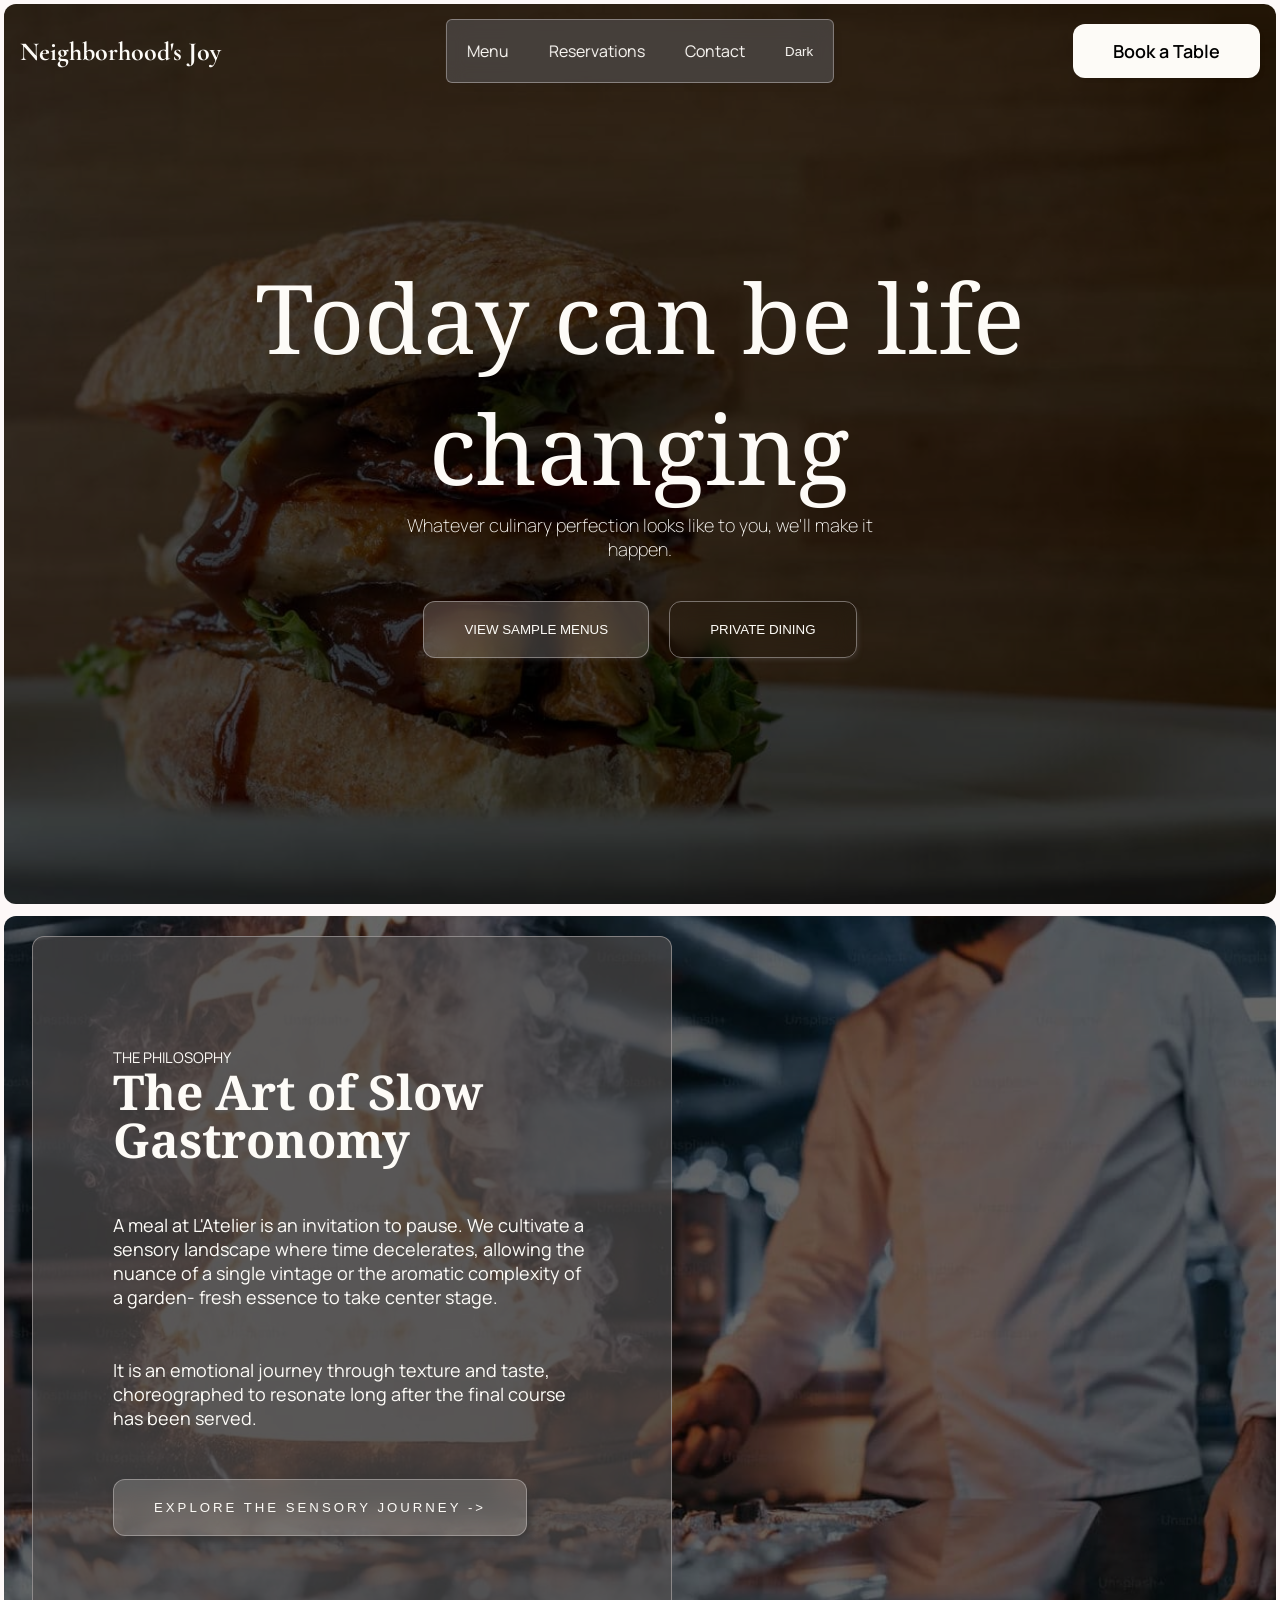
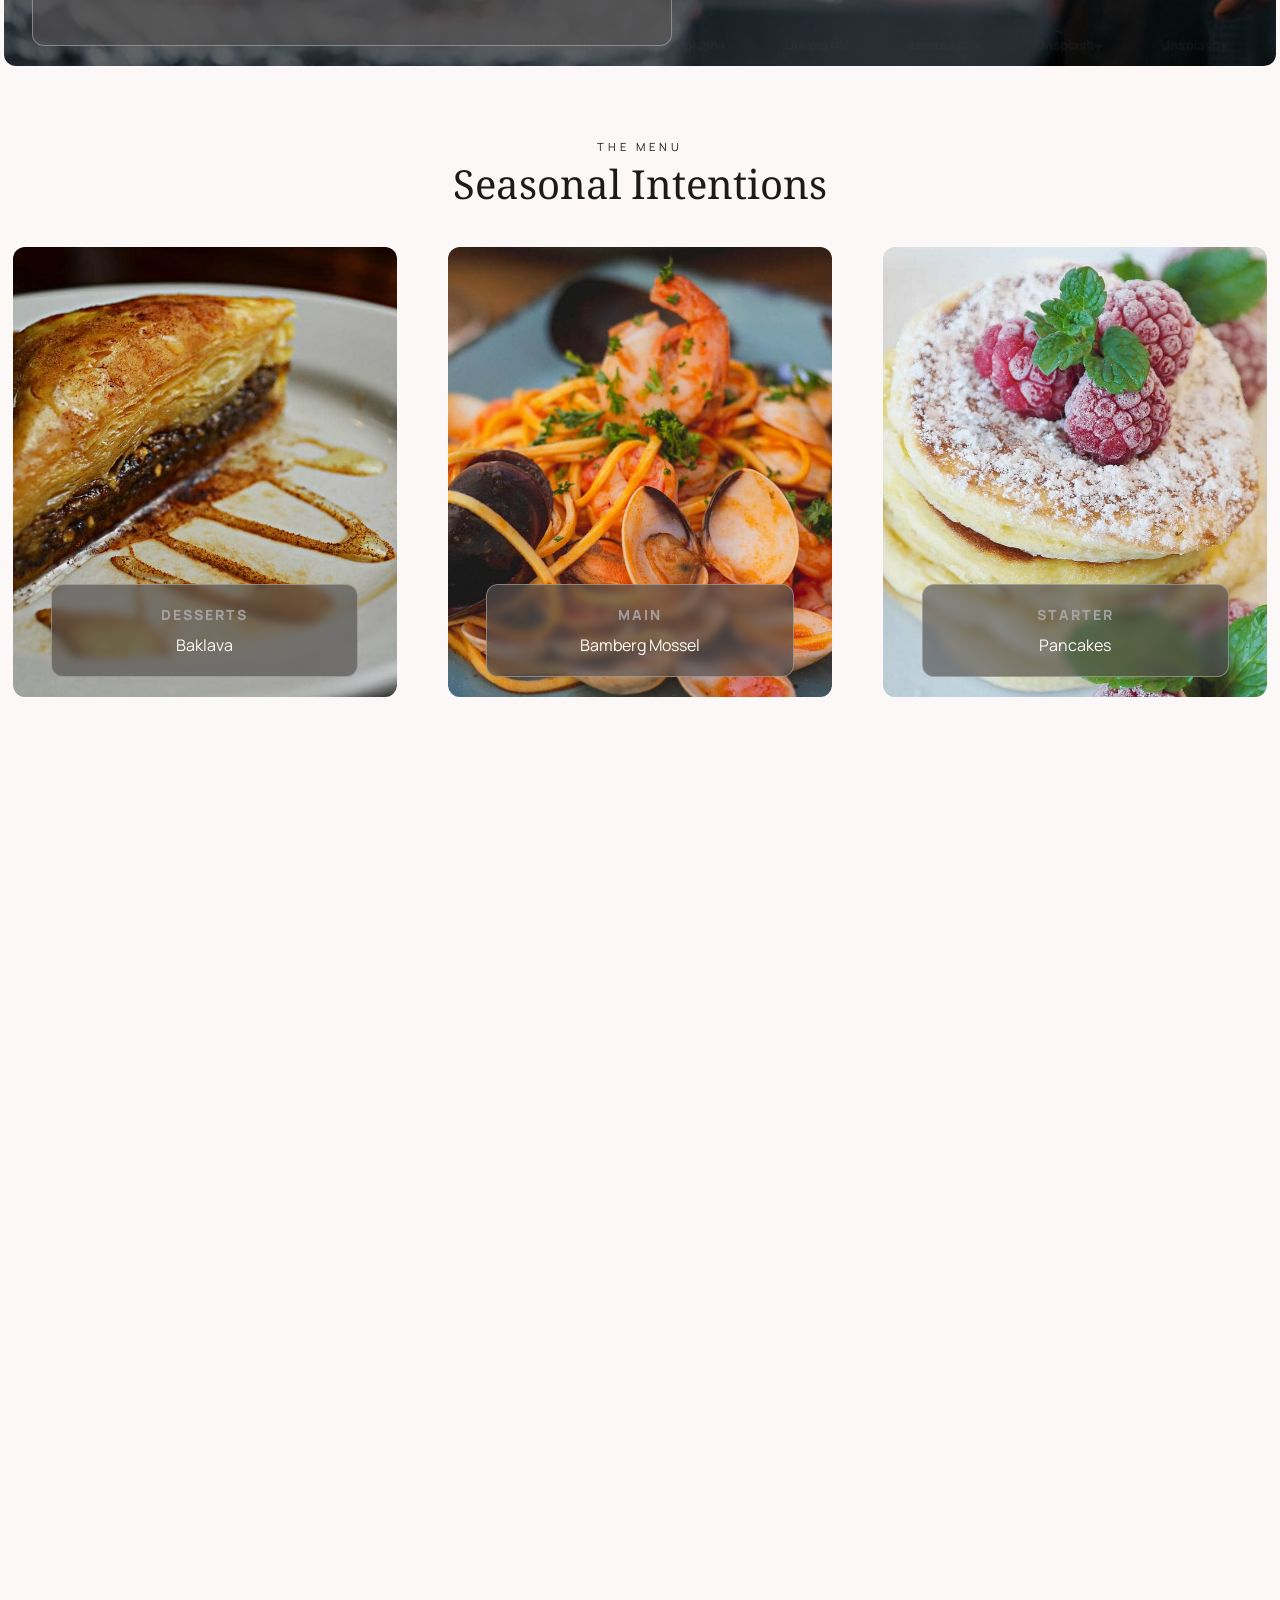
==== index.html @ 9fd81cdf "performance improve" ====
<!doctype html>
<html lang="en">
  <head>
    <meta charset="UTF-8" />
    <meta name="viewport" content="width=device-width, initial-scale=1.0" />
    <link rel="preconnect" href="https://fonts.googleapis.com" />
    <link rel="preconnect" href="https://fonts.gstatic.com" crossorigin />
    <link
      href="https://fonts.googleapis.com/css2?family=Cormorant+Garamond:ital,wght@0,600&family=Manrope:wght@700&family=Noto+Serif:ital,wght@0,600&display=swap"
      rel="stylesheet"
    />
    <link rel="stylesheet" href="/CSS/style.css" />
    <script src="/JS/main.js" defer></script>
    <title>Neighborhood's Joy</title>
  </head>
  <body>
    <nav class="navbar">
      <div class="logoDiv">
        <a href="">Neighborhood's Joy</a>
      </div>

      <div class="links-Div">
        <div class="links">
          <a href=""><li>Menu</li></a>
          <a href=""><li>Reservations</li></a>
          <a href=""><li>Contact</li></a>
          <button class="darkBtn">Dark</button>
        </div>
      </div>
      <button class="smallMenuBtn">
        <img src="/images/menu.webp" alt="" />
      </button>

      <button class="secondaryBtn">Book a Table</button>
    </nav>

    <section class="heroSection">
      <img src="/images/hamburger.webp" alt="" />
      <div class="heroInfo">
        <h1>Today can be life changing</h1>
        <p>
          Whatever culinary perfection looks like to you, we'll make it happen.
        </p>
      </div>

      <div class="heroBtns">
        <button class="glassBtn">VIEW SAMPLE MENUS</button>
        <button class="glassBtn">PRIVATE DINING</button>
      </div>
    </section>

    <section class="storySection">
      <img src="/images/premium_photo.webp" alt="" />
      <div class="storyInfo">
        <div class="">
          <span>THE PHILOSOPHY</span>
          <h1>The Art of Slow Gastronomy</h1>
        </div>
        <p>
          A meal at L'Atelier is an invitation to pause. We cultivate a sensory
          landscape where time decelerates, allowing the nuance of a single
          vintage or the aromatic complexity of a garden- fresh essence to take
          center stage.
        </p>
        <p>
          It is an emotional journey through texture and taste, choreographed to
          resonate long after the final course has been served.
        </p>
        <button class="glassBtn">EXPLORE THE SENSORY JOURNEY -></button>
      </div>
    </section>

    <section class="peakMenu">
      <span class="peakSpan">THE MENU</span>
      <h1>Seasonal Intentions</h1>
      <div class="previewMenu">
        <div class="item">
          <img src="/images/baklava.webp" alt="" />
          <div class="itemInfo">
            <span>DESSERTS</span>
            <p>baklava</p>
          </div>
        </div>
        <div class="item">
          <img src="/images/bamberg-mossel-dish.webp" alt="" />
          <div class="itemInfo">
            <span>Main</span>
            <p>bamberg mossel</p>
          </div>
        </div>
        <div class="item">
          <img src="/images/pancakes.webp" alt="" />
          <div class="itemInfo">
            <span>Starter</span>
            <p>Pancakes</p>
          </div>
        </div>
      </div>
    </section>

    <!-- <form action="">
      <input class="testNum" type="text" />
      <input class="testText" type="text" />
      <input class="addBtn" type="submit" value="ADD Food" />
    </form>
    <input class="orderBtn" type="submit" value="Order Food" />
    <input class="doneBtn" type="submit" value="Done" />

    <button class="order" data-id="ourMenu"></button> -->
  </body>
</html>
---- CSS/style.css ----
:root {
  --primary: #1a1a1a;
  --secondary: #fdfbf7;
  --muted: #ddd9d8;
  /* ///bg//// */
  --bg: #fdf8f8;
  --card-bg: #fdfbf7;
  /* ////textColor/// */
  --text-main: #1c1b1b;
  --text-inverse: #fdfbf7;
  --text-muted: #aeaeaed5;
  /* ////font/// */
  --logo-family: "Cormorant Garamond", serif;
  --heading-family: "Noto Serif", sophisticated serif;
  --body-family: "Manrope", sans-serif;
  --heading-font: clamp(2.5rem, 10vw, 6rem);
  --title-font: clamp(2rem, 5vw, 2.5rem);
  --body-font: clamp(0.8rem, 4vw, 1.125rem);
  --heading-weight: 500;
  --title-weight: 400; /*/////*/
  --body-weight: 300;
  /* ////spacing & shadow/// */
  --padding: clamp(10px, 3vw, 20px);
  --margin: 4px;
  --radius: 12px;
  --shadow: 4px 4px 10px -10px;

  /* glass bg */
  --glass-bg: #535050a7;
  --glass-border: 1px solid rgba(189, 183, 183, 0.551);
  /* glassBtn bg */
  --glass-btn-bg: #fdfbf72f;
  --glass-btn-border: 1px solid rgba(104, 104, 104, 0.6);
}
* {
  margin: 0;
  box-sizing: border-box;
  scroll-behavior: smooth;
}
.dark {
  /* this for btns and events */
  --primary: #1a1a1a;
  --muted: #ddd9d8;
  --secondary: #fdfbf7;
  --secondary: #f5f5f5;
  --muted: #231f1f;
  /* /////// */
  /* this for bg */
  --bg: #121212;
  --card-bg: #1a1a1a;
  /* /////// */
  /* this for text */
  --text-main: #f5f5f5;
  --text-inverse: #0a0a0a;
  --text-muted: #595959d5;
  /* /////// */
  --glass-bg: #c5c3c361;
  --glass-border: 1px solid rgba(176, 176, 176, 0.7);
}
body {
  position: relative;
  background: var(--bg);
  color: var(--text-main);
  font-family: var(--body-family);
}
img {
  width: 100%;
  height: 100%;
  display: block;
}
button {
  cursor: pointer;
}
/*/////////////////////////// NavBar ///////////////////////////*/
.navbar {
  position: absolute;
  top: 0;
  left: 0;
  right: 0;
  display: flex;
  justify-content: space-between;
  align-items: center;
  border: var(--border);
  padding: var(--padding);
  z-index: 99;
}
.navbar a {
  text-decoration: none;
  color: var(--text-inverse);
}
.navbar .logoDiv {
  border: var(--border);
}
.logoDiv a {
  font-size: calc(var(--body-font) + 0.5rem);
  font-family: var(--logo-family);
  font-weight: 900;
}
.navbar .links-Div {
  position: fixed;
  left: 50%;
  transform: translate(-50%);
  list-style: none;
  background-color: var(--glass-bg);
  border: var(--glass-border);
  border-radius: calc(var(--radius) / 2);
  backdrop-filter: blur(10px);
  box-shadow: 4px 4px 10px -10px;
  overflow: hidden;
}
.links-Div .links {
  display: flex;
  position: relative;
  z-index: 99;
}
.links button {
  background: none;
  border: none;
}
.links a,
.links button {
  color: var(--text-inverse);
  padding: calc(var(--padding)) calc(var(--padding));
  transition: background-color 0.2s ease;
}
.links a:hover,
.links button:hover {
  background-color: var(--glass-btn-bg);
}
.smallMenuBtn {
  position: fixed;
  left: 45%;
  z-index: -1;
  display: none;
  background-color: var(--glass-bg);
  border: var(--glass-border);
  border-radius: calc(var(--radius) / 2);
  backdrop-filter: blur(10px);
  box-shadow: 4px 4px 10px -10px;
  width: clamp(40px, 5vw, 60px);
  transition: background-color 0.2s ease;
}
.smallMenuBtn:hover {
  background-color: var(--glass-bg);
}
.smallMenuBtn img {
  width: 100%;
  display: block;
  filter: invert(1);
}
.secondaryBtn {
  border: none;
  background-color: var(--secondary);
  font-size: var(--body-font);
  padding: 15px calc(var(--padding) * 2);
  border-radius: var(--radius);
  box-shadow: var(--shadow);
  font-family: var(--body-family);
  font-weight: 600;
  cursor: pointer;
  transition:
    box-shadow 0.2s ease,
    transform 0.2s ease,
    filter 0.2s ease;
}
.secondaryBtn:hover {
  box-shadow: none;
  transform: translate(1px, 1px);
  filter: brightness(90%);
}
/*/////////////////////////// HeroSection ///////////////////////////*/
section {
  position: relative;
}
/* ////////////////// */
.glassBtn {
  color: var(--text-inverse);
  background-color: var(--glass-btn-bg);
  border: var(--glass-border);
  padding: var(--padding) calc(var(--padding) * 2);
  border-radius: var(--radius);
  backdrop-filter: blur(10px);
  box-shadow: 4px 4px 10px -8px #807d7d;
  transition:
    transform 0.2s ease,
    box-shadow 0.1s ease;
}
.glassBtn:hover {
  box-shadow: none;
  transform: translate(1px, 1px);
}
.heroSection {
  color: var(--text-inverse);
  display: flex;
  flex-flow: column;
  justify-content: center;
  align-items: center;
  gap: 40px;
  border-radius: var(--radius);
  margin: var(--margin) var(--margin) calc(var(--margin) + 0.5rem);
  padding: var(--padding);
  overflow: hidden;
  height: 100vh;
}
.heroSection img {
  position: absolute;
  inset: 0;
  object-fit: cover;
  filter: brightness(30%);
  z-index: -1;
}
.heroSection .heroInfo {
  text-align: center;
  justify-content: center;
  width: 70%;
}
.heroSection h1 {
  font-size: var(--heading-font);
  font-family: var(--heading-family);
  font-weight: 400;
}
.heroSection p {
  margin: auto;
  font-size: var(--body-font);
  font-family: var(--body-family);
  font-weight: 200;
  width: 60%;
}
.heroSection .heroBtns {
  display: flex;
  justify-content: center;
  gap: 20px;
}
.heroBtns button:nth-child(2) {
  background: none;
}

/*/////////////////////////// StorySection ///////////////////////////*/
.storySection {
  margin: calc(var(--margin) + 0.5rem) var(--margin);
  padding: var(--padding) calc(var(--padding) + 0.5rem);
  border-radius: var(--radius);
  overflow: hidden;
  height: clamp(700px, 80vw, 750px);
  color: var(--text-inverse);
}
.storySection img {
  position: absolute;
  inset: 0;
  object-fit: cover;
  object-position: center;
  filter: brightness(40%);
  z-index: -1;
}
.storySection .storyInfo {
  display: flex;
  flex-flow: column;
  align-items: start;
  justify-content: space-evenly;
  padding: calc(var(--padding) * 3) calc(var(--padding) * 4);
  background: var(--glass-bg);
  border: var(--glass-border);
  border-radius: var(--radius);
  width: clamp(520px, 50vw, 650px);
  height: 100%;
}
.storyInfo span {
  font-size: calc(var(--body-font) - 0.2rem);
}
.storyInfo h1 {
  font-family: var(--heading-family);
  font-size: calc(var(--title-font) + 0.5rem);
  line-height: 3rem;
}
.storyInfo p {
  font-size: var(--body-font);
}
.storyInfo button {
  font-size: clamp(0.7rem, 20vw, calc(var(--body-font) - 0.3rem));
  font-weight: 200;
  box-shadow: 4px 4px 10px -2px #333;
  letter-spacing: 3px;
}

/*/////////////////////////// PeakMenu ///////////////////////////*/
.peakMenu {
  text-align: center;
  margin: calc(var(--margin) + 4rem) var(--margin) calc(var(--margin) + 10rem);
  padding: 0 calc(var(--padding) * 4);
}
.peakMenu .peakSpan {
  text-transform: uppercase;
  letter-spacing: 4px;
  font-size: clamp(0.7rem, 10vw, calc(var(--body-font) - 8px));
}
.peakMenu h1 {
  font-family: var(--heading-family);
  font-size: var(--title-font);
  font-weight: 400;
}
.peakMenu .previewMenu {
  display: grid;
  justify-content: center;
  grid-template-columns: repeat(3, clamp(220px, 30vw, 420px));
  grid-template-rows: repeat(3, 1fr);
  grid-auto-flow: row dense;
  grid-gap: clamp(20px, 4vw, 60px);
  margin: calc(var(--margin) + 2rem) 0;
  height: 100%;
}
.previewMenu .item {
  position: relative;
  display: flex;
  flex-flow: column;
  justify-content: end;
  align-items: center;
  border-radius: var(--radius);
  height: clamp(300px, 40vw, 450px);
  overflow: hidden;
}
.previewMenu .item img {
  position: absolute;
  inset: 0;
  object-fit: cover;
  object-position: center;
  filter: brightness(100%);
  width: 100%;
  height: 100%;
  z-index: -1;
}
.previewMenu .item .itemInfo {
  color: var(--text-inverse);
  background: var(--glass-bg);
  border: var(--glass-border);
  border-radius: var(--radius);
  padding: calc(var(--padding)) calc(var(--padding) * 2);
  margin: calc(var(--margin) + 1rem) 0;
  display: flex;
  flex-flow: column;
  justify-content: space-between;
  gap: 10px;
  backdrop-filter: blur(5px);
  word-wrap: break-word;
  width: 80%;
  height: auto;
}
.itemInfo span {
  text-transform: uppercase;
  color: var(--text-muted);
  font-size: clamp(0.7rem, 10vw, calc(var(--body-font) - 4px));
  letter-spacing: 2px;
  font-weight: 800;
}
.itemInfo p {
  text-transform: capitalize;
}

/*/////////////////////////// PeakMenu ///////////////////////////*/

/* /////////////////// Dark Mode /////////////////// */

.dark .logoDiv a {
  color: var(--text-main);
}
.dark .smallMenuBtn img {
  filter: invert(0);
}
.dark .heroSection * {
  color: var(--text-main);
}
.dark .storySection * {
  color: var(--text-main);
}

@media (max-width: 900px) {
  .smallMenuBtn.active {
    transform: translateY(220%);
    animation: moveBtnIn 0.3s ease;
  }
  .smallMenuBtn {
    display: block;
  }
  .links-Div.active {
    display: flex;
  }
  .links-Div {
    display: none;
    padding: var(--padding) 0;
    animation: showNavbar 0.3s linear;
  }

  @keyframes moveBtnIn {
    from {
      transform: translateY(0%);
    }
    to {
      transform: translateY(220%);
    }
  }
  @keyframes showNavbar {
    from {
      width: 0%;
    }
    to {
      width: 80%;
    }
  }

  .logoDiv a {
    font-size: calc(var(--body-font));
  }
  /* ///// */
  .heroSection .heroBtns {
    flex-flow: column;
    justify-content: center;
    gap: 20px;
  }
  .glassBtn {
    padding: var(--padding) calc(var(--padding) * 2);
    padding: clamp(1rem, calc(var(--padding) * 2), 1.5rem)
      calc(var(--padding) * 2);
  }
  .heroSection .heroInfo {
    width: 100%;
  }
  .heroSection p {
    margin: auto;
    font-size: var(--body-font);
    font-family: var(--body-family);
    font-weight: 200;
    width: 80%;
  }
  /* ///// */
  .storySection {
    padding: var(--padding) calc(var(--padding));
    overflow: hidden;
    height: clamp(600px, 80vw, 750px);
  }
  .storySection .storyInfo {
    padding: var(--padding);
    width: 100%;
    height: 100%;
  }
  /* ///// */
  .peakMenu {
    text-align: center;
    margin: calc(var(--margin) + 4rem) 0 calc(var(--margin) + 10rem);
    padding: 0 calc(var(--padding));
  }

  .peakMenu .previewMenu {
    grid-template-columns: repeat(1, clamp(300px, 60vw, 500px));
    gap: 20px;
  }
}
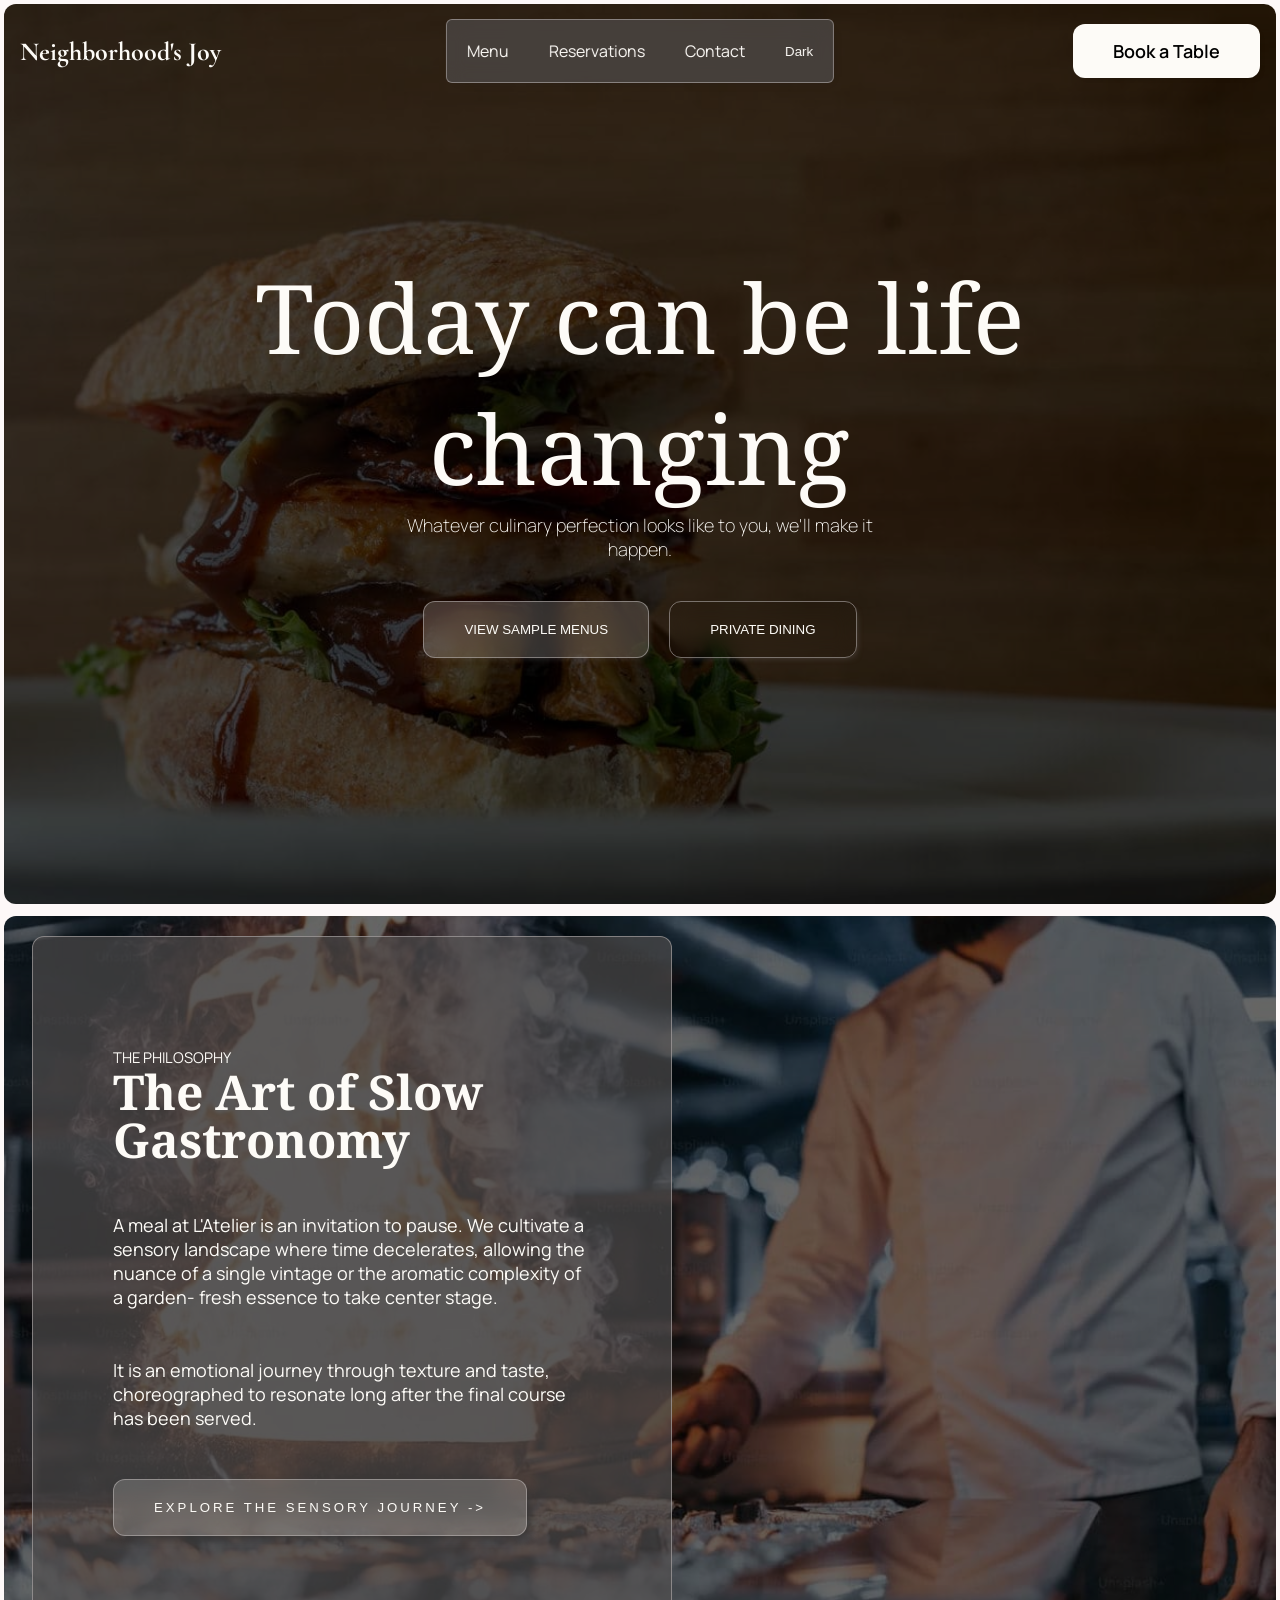
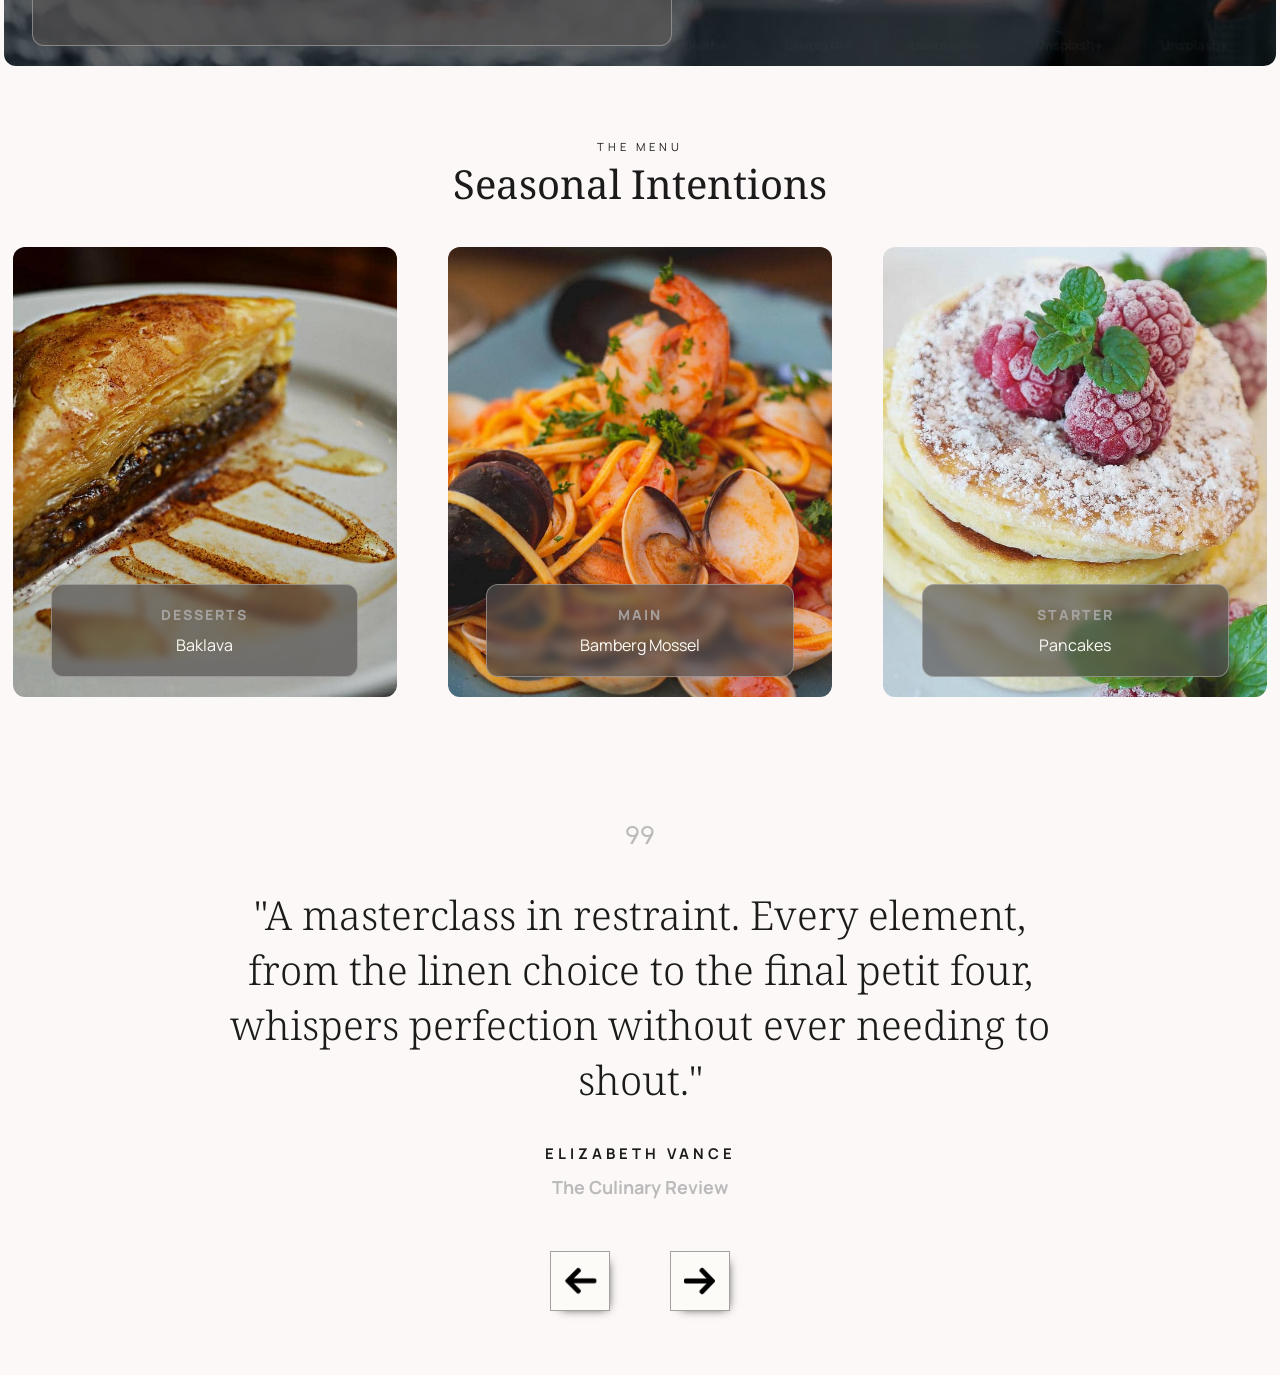
==== commit 0b58ac69: "slide update" ====
--- a/index.html
+++ b/index.html
@@ -6,7 +6,7 @@
     <link rel="preconnect" href="https://fonts.googleapis.com" />
     <link rel="preconnect" href="https://fonts.gstatic.com" crossorigin />
     <link
-      href="https://fonts.googleapis.com/css2?family=Cormorant+Garamond:ital,wght@0,600&family=Manrope:wght@700&family=Noto+Serif:ital,wght@0,600&display=swap"
+      href="https://fonts.googleapis.com/css2?family=Arvo&family=Cormorant+Garamond:ital,wght@0,300..700;1,300..700&family=Manrope:wght@200..800&family=Noto+Serif:ital,wght@0,100..900;1,100..900&display=swap"
       rel="stylesheet"
     />
     <link rel="stylesheet" href="/CSS/style.css" />
@@ -98,6 +98,39 @@
       </div>
     </section>
 
+    <section class="feedbackSection">
+      <div class="slideShow">
+        <div class="slides">
+          <div class="slide">
+            <span>99</span>
+            <h1>
+              "A masterclass in restraint. Every element, from the linen choice
+              to the final petit four, whispers perfection without ever needing
+              to shout."
+            </h1>
+            <h4>ELIZABETH VANCE</h4>
+            <h5>The Culinary Review</h5>
+          </div>
+          <div class="slide">
+            <h1>hi 2</h1>
+          </div>
+          <div class="slide">
+            <h1>hi 3</h1>
+          </div>
+          <div class="slide">
+            <h1>hi 4</h1>
+          </div>
+          <div class="slide">
+            <h1>hi 5</h1>
+          </div>
+        </div>
+        <div class="slidesBtns">
+          <button class="prev"><img src="/images/arrow.webp" alt="" /></button>
+          <button class="next"><img src="/images/arrow.webp" alt="" /></button>
+        </div>
+      </div>
+    </section>
+
     <!-- <form action="">
       <input class="testNum" type="text" />
       <input class="testText" type="text" />
--- a/CSS/style.css
+++ b/CSS/style.css
@@ -35,7 +35,6 @@
 * {
   margin: 0;
   box-sizing: border-box;
-  scroll-behavior: smooth;
 }
 .dark {
   /* this for btns and events */
@@ -200,7 +199,7 @@
   margin: var(--margin) var(--margin) calc(var(--margin) + 0.5rem);
   padding: var(--padding);
   overflow: hidden;
-  height: 100vh;
+  height: clamp(100vh, 80vw, 650px);
 }
 .heroSection img {
   position: absolute;
@@ -285,7 +284,7 @@
 /*/////////////////////////// PeakMenu ///////////////////////////*/
 .peakMenu {
   text-align: center;
-  margin: calc(var(--margin) + 4rem) var(--margin) calc(var(--margin) + 10rem);
+  margin: calc(var(--margin) + 4rem) var(--margin) calc(var(--margin) + 5rem);
   padding: 0 calc(var(--padding) * 4);
 }
 .peakMenu .peakSpan {
@@ -302,7 +301,6 @@
   display: grid;
   justify-content: center;
   grid-template-columns: repeat(3, clamp(220px, 30vw, 420px));
-  grid-template-rows: repeat(3, 1fr);
   grid-auto-flow: row dense;
   grid-gap: clamp(20px, 4vw, 60px);
   margin: calc(var(--margin) + 2rem) 0;
@@ -356,7 +354,85 @@
 }
 
 /*/////////////////////////// PeakMenu ///////////////////////////*/
-
+.feedbackSection {
+  display: flex;
+  flex-flow: column;
+  justify-content: center;
+  align-items: center;
+  gap: 20px;
+  padding: calc(var(--padding) * 2) var(--padding);
+  margin: var(--margin);
+}
+.feedbackSection .slideShow {
+  display: flex;
+  flex-flow: column;
+  gap: 20px;
+  width: 80%;
+  height: 100%;
+  overflow: hidden;
+  text-align: center;
+}
+.slideShow .slides {
+  display: flex;
+  width: 100%;
+  height: 100%;
+}
+.slides .slide {
+  display: flex;
+  flex-flow: column;
+  align-items: center;
+  min-width: 100%;
+  transform: translateX(-00%);
+}
+.slide span {
+  color: var(--text-muted);
+  font-family: "Arvo", sans-serif;
+  font-size: calc(var(--body-font) + 0.4rem);
+}
+.slide h1 {
+  margin: calc(var(--margin) + 2rem) 0;
+  width: 85%;
+  color: var(--text-main);
+  font-family: var(--heading-family);
+  font-size: var(--title-font);
+  font-weight: 300;
+}
+
+.slide h4 {
+  font-family: var(--body-family);
+  font-size: calc(var(--body-font) - 0.2rem);
+  letter-spacing: 4px;
+}
+.slide h5 {
+  font-family: var(--body-family);
+  font-size: var(--body-font);
+  color: var(--text-muted);
+  margin: calc(var(--margin) + 0.5rem) 0;
+}
+.slideShow .slidesBtns {
+  padding: var(--padding);
+  display: flex;
+  justify-content: center;
+  gap: clamp(20px, 4vw, 60px);
+}
+.slidesBtns button {
+  width: clamp(40px, 10vw, 60px);
+  margin: 0 var(--margin);
+  padding: calc(var(--padding) / 1.5);
+  background: var(--card-bg);
+  border: var(--glass-btn-border);
+  box-shadow: 4px 4px 10px -7px;
+  transition:
+    box-shadow 0.2s ease,
+    transform 0.2s ease;
+}
+.slidesBtns button:hover {
+  box-shadow: none;
+  transform: translate(1px, 1px);
+}
+.slidesBtns .prev img {
+  transform: rotate(180deg);
+}
 /* /////////////////// Dark Mode /////////////////// */
 
 .dark .logoDiv a {
@@ -371,7 +447,9 @@
 .dark .storySection * {
   color: var(--text-main);
 }
-
+.dark .slidesBtns button img {
+  filter: invert(1);
+}
 @media (max-width: 900px) {
   .smallMenuBtn.active {
     transform: translateY(220%);
@@ -388,7 +466,6 @@
     padding: var(--padding) 0;
     animation: showNavbar 0.3s linear;
   }
-
   @keyframes moveBtnIn {
     from {
       transform: translateY(0%);
@@ -405,7 +482,6 @@
       width: 80%;
     }
   }
-
   .logoDiv a {
     font-size: calc(var(--body-font));
   }
@@ -444,12 +520,23 @@
   /* ///// */
   .peakMenu {
     text-align: center;
-    margin: calc(var(--margin) + 4rem) 0 calc(var(--margin) + 10rem);
     padding: 0 calc(var(--padding));
   }
-
   .peakMenu .previewMenu {
     grid-template-columns: repeat(1, clamp(300px, 60vw, 500px));
     gap: 20px;
   }
-}
+  /* ///// */
+
+  .feedbackSection .slideShow {
+    width: 100%;
+  }
+  .slide h1 {
+    margin: calc(var(--margin) + 2rem) 0;
+    width: 100%;
+    color: var(--text-main);
+    font-family: var(--heading-family);
+    font-size: var(--title-font);
+    font-weight: 300;
+  }
+}
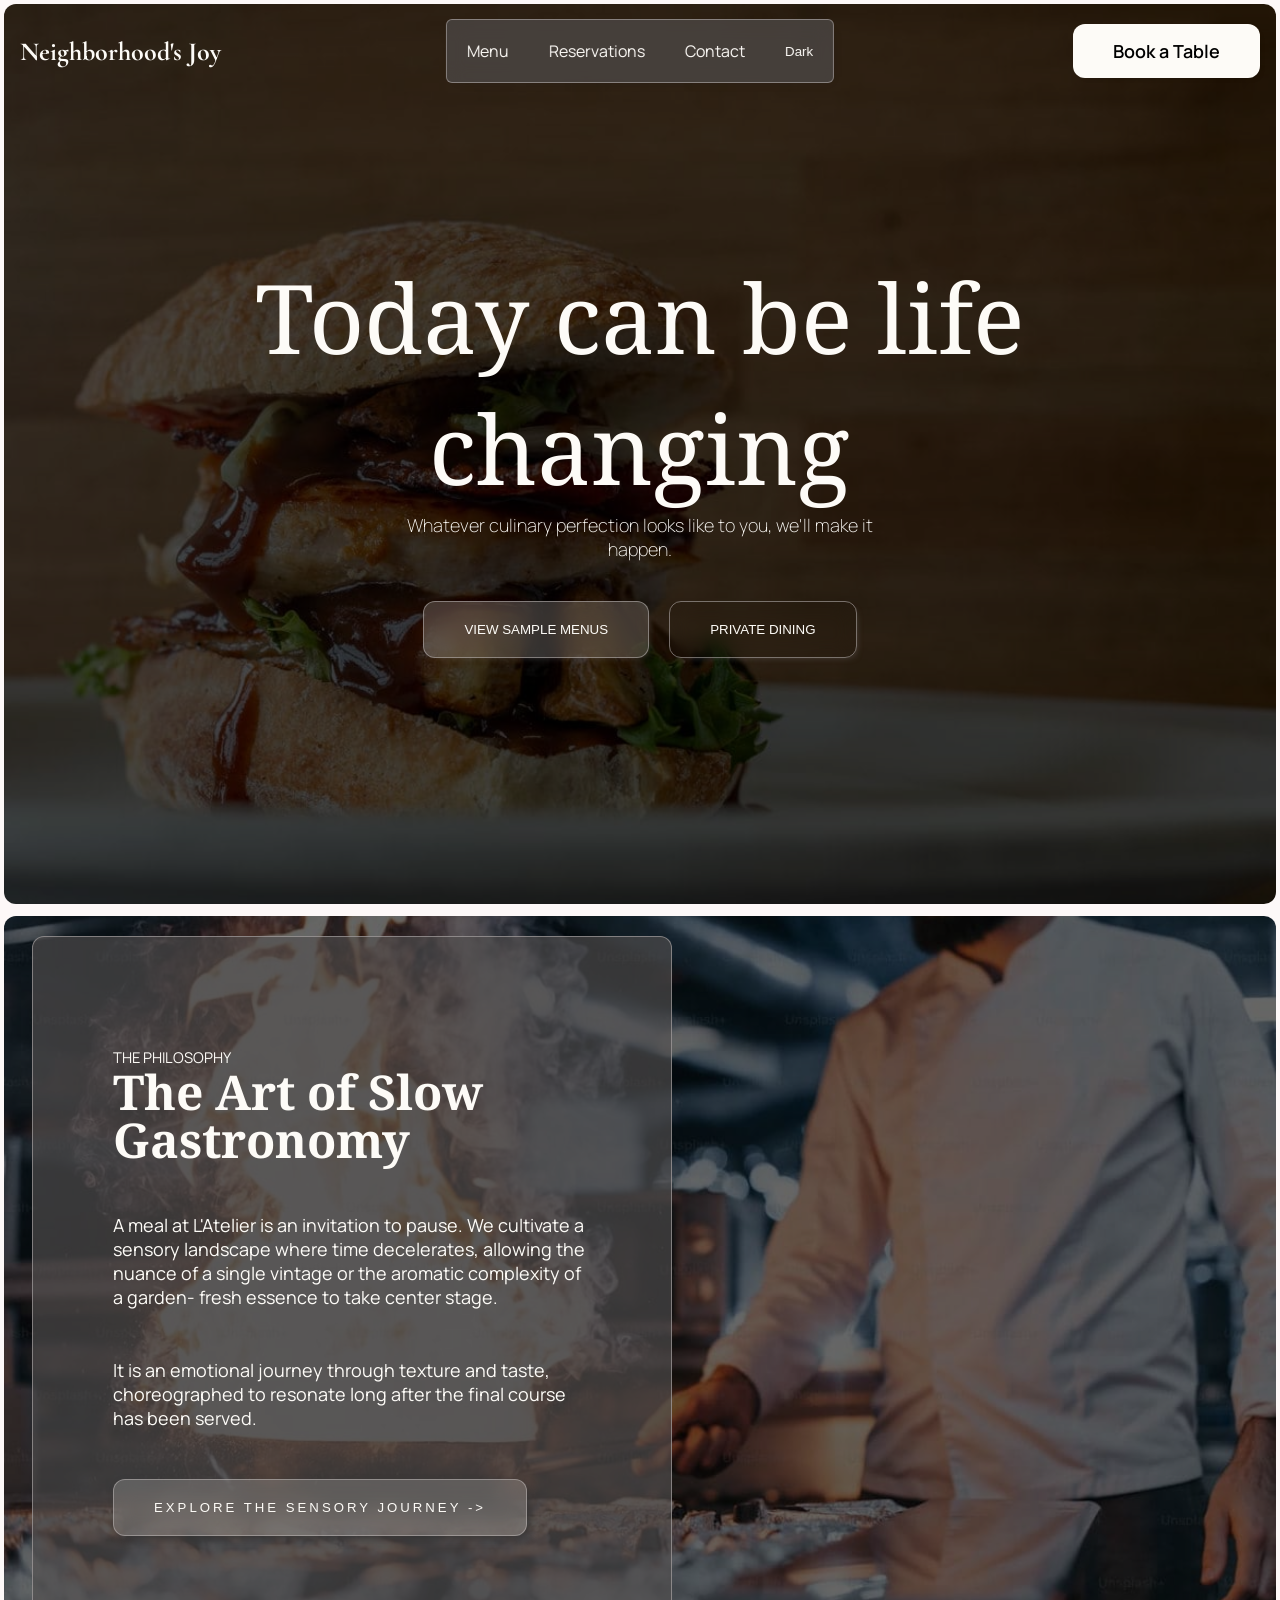
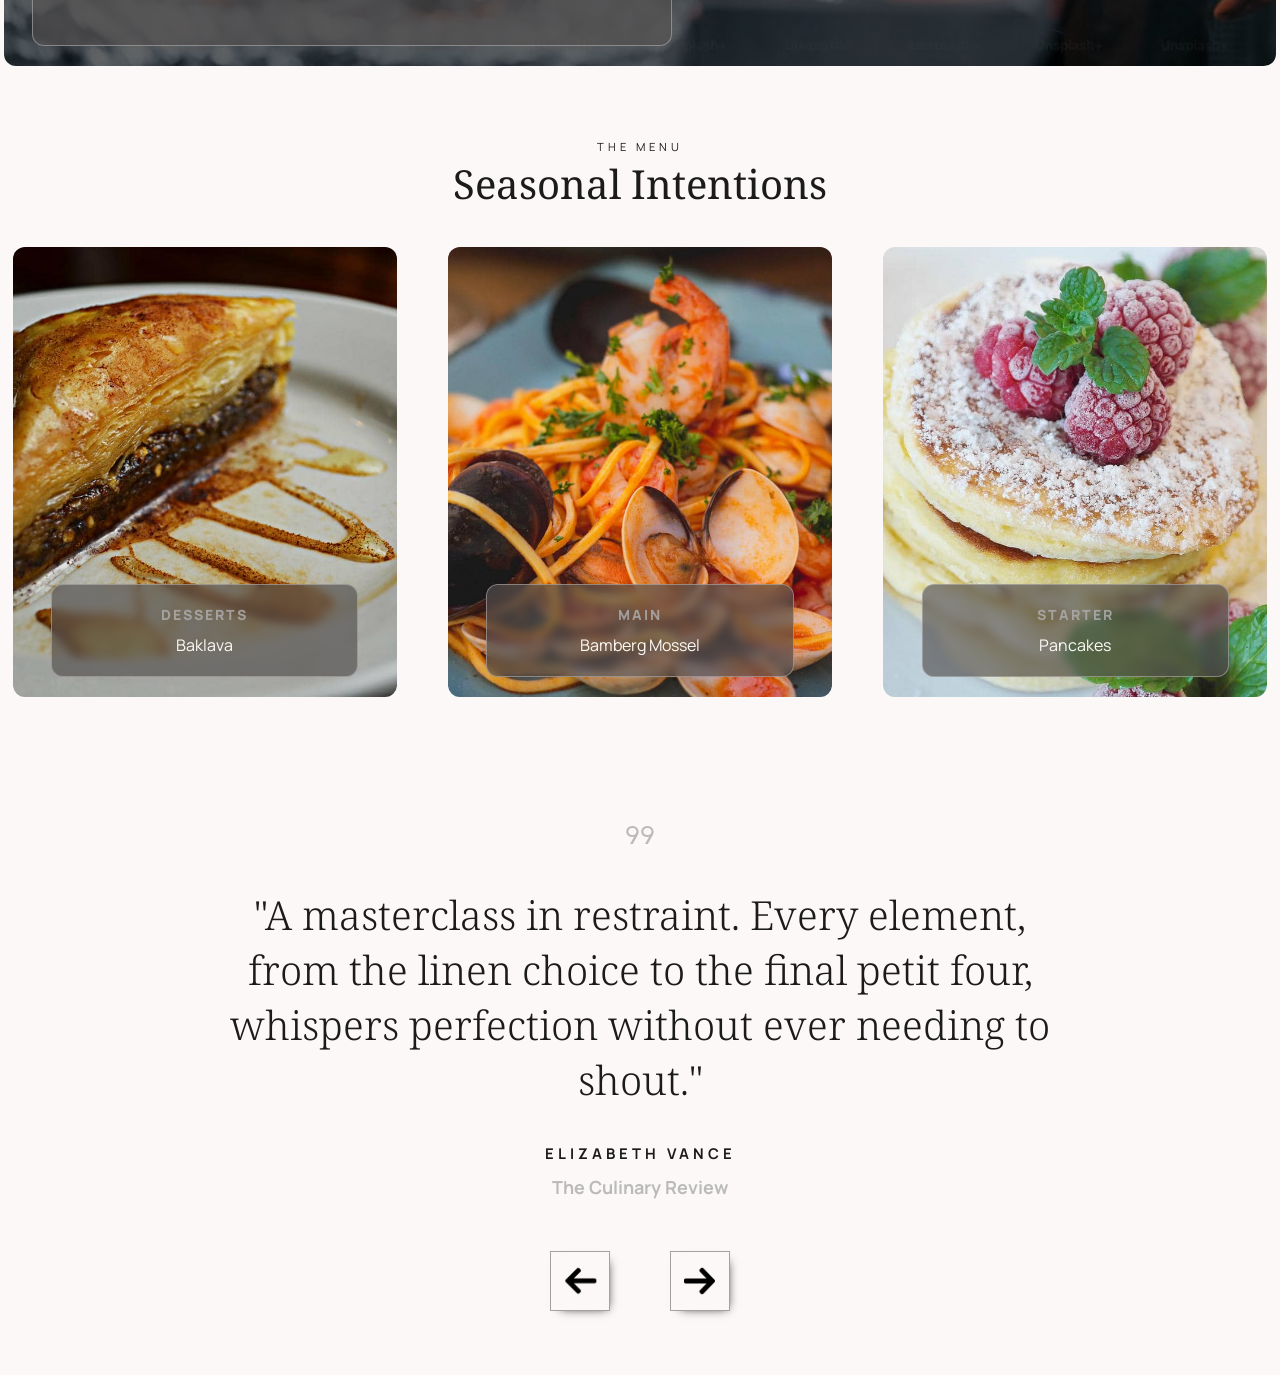
==== commit 57c10397: "slides functionality" ====
--- a/index.html
+++ b/index.html
@@ -124,7 +124,7 @@
             <h1>hi 5</h1>
           </div>
         </div>
-        <div class="slidesBtns">
+        <div id="slidesBtns" class="slidesBtns">
           <button class="prev"><img src="/images/arrow.webp" alt="" /></button>
           <button class="next"><img src="/images/arrow.webp" alt="" /></button>
         </div>
--- a/CSS/style.css
+++ b/CSS/style.css
@@ -353,7 +353,7 @@
   text-transform: capitalize;
 }
 
-/*/////////////////////////// PeakMenu ///////////////////////////*/
+/*/////////////////////////// FeedbackSection ///////////////////////////*/
 .feedbackSection {
   display: flex;
   flex-flow: column;
@@ -376,13 +376,13 @@
   display: flex;
   width: 100%;
   height: 100%;
+  transition: transform .3s ease;
 }
 .slides .slide {
   display: flex;
   flex-flow: column;
   align-items: center;
   min-width: 100%;
-  transform: translateX(-00%);
 }
 .slide span {
   color: var(--text-muted);
@@ -397,7 +397,6 @@
   font-size: var(--title-font);
   font-weight: 300;
 }
-
 .slide h4 {
   font-family: var(--body-family);
   font-size: calc(var(--body-font) - 0.2rem);
@@ -419,7 +418,7 @@
   width: clamp(40px, 10vw, 60px);
   margin: 0 var(--margin);
   padding: calc(var(--padding) / 1.5);
-  background: var(--card-bg);
+  background: none;
   border: var(--glass-btn-border);
   box-shadow: 4px 4px 10px -7px;
   transition:
@@ -433,6 +432,9 @@
 .slidesBtns .prev img {
   transform: rotate(180deg);
 }
+
+/*/////////////////////////// FeedbackSection ///////////////////////////*/
+
 /* /////////////////// Dark Mode /////////////////// */
 
 .dark .logoDiv a {
@@ -527,7 +529,6 @@
     gap: 20px;
   }
   /* ///// */
-
   .feedbackSection .slideShow {
     width: 100%;
   }
@@ -539,4 +540,5 @@
     font-size: var(--title-font);
     font-weight: 300;
   }
-}
+  /* ///// */
+}
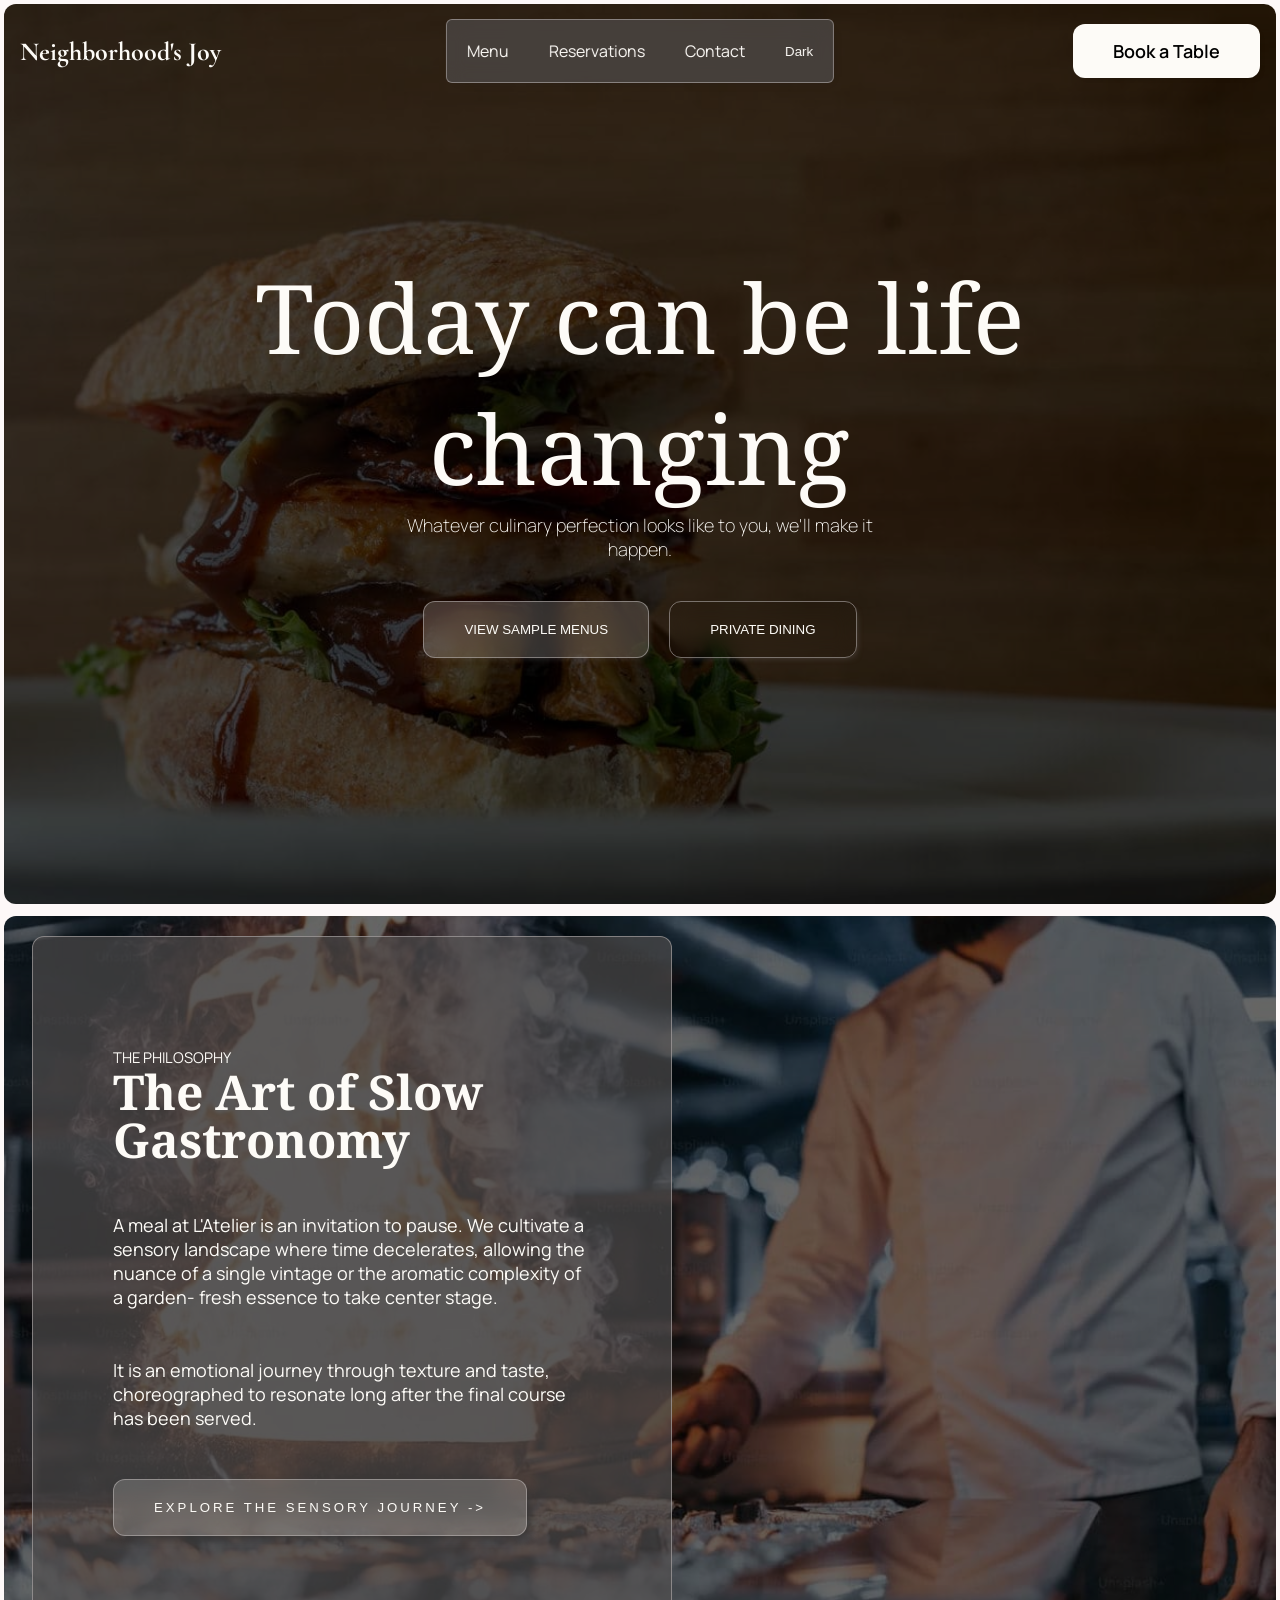
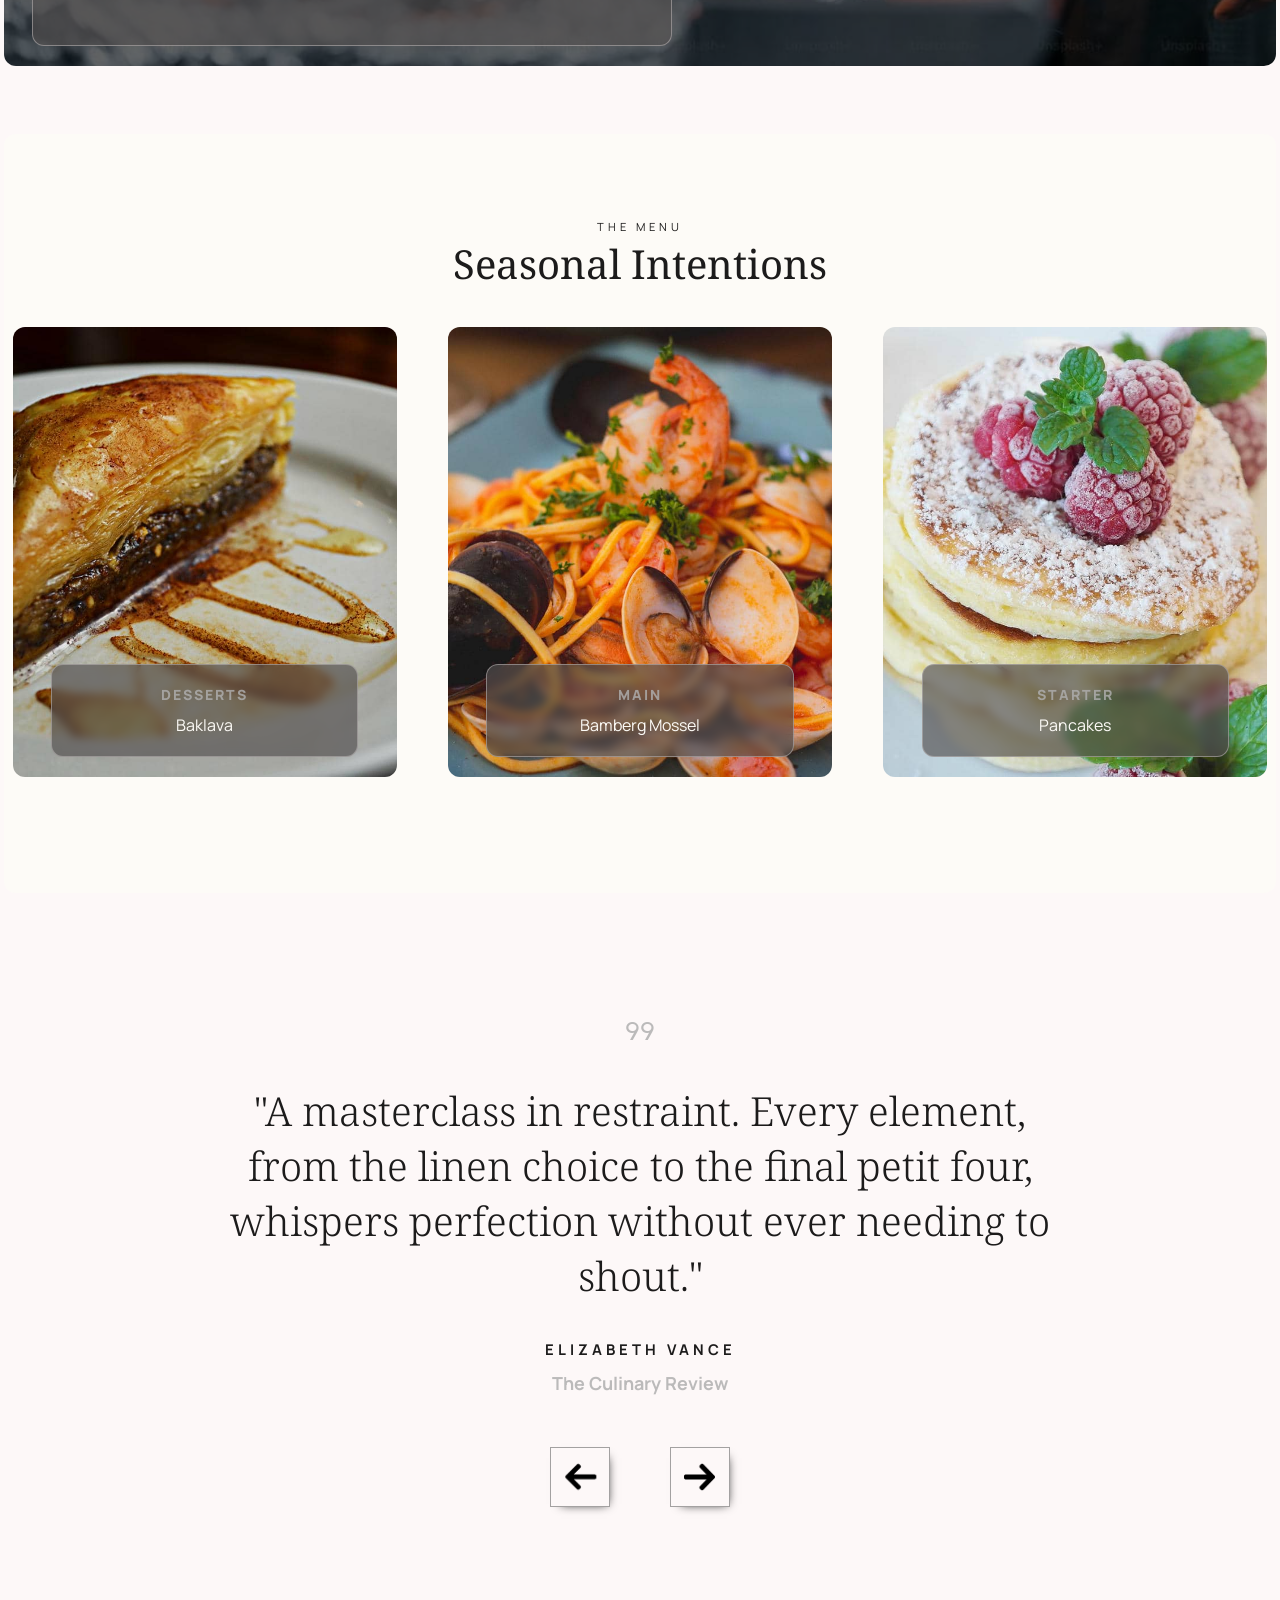
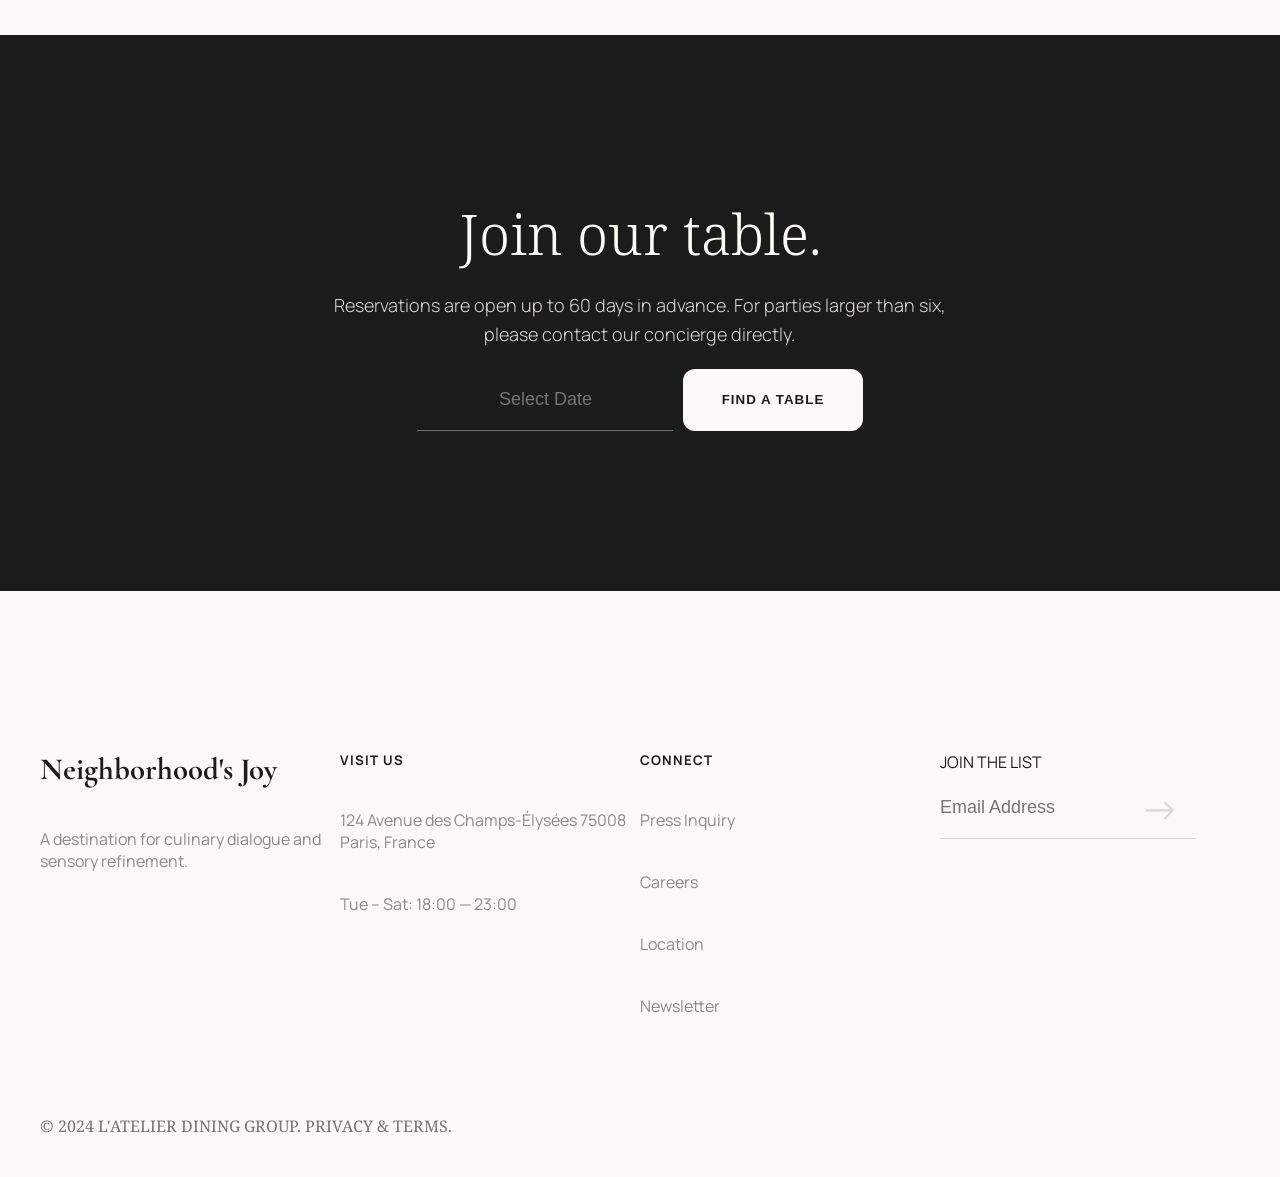
==== commit 22a77485: "home page 99% Done!" ====
--- a/index.html
+++ b/index.html
@@ -131,6 +131,48 @@
       </div>
     </section>
 
+    <section class="joinTableSection">
+      <h1>Join our table.</h1>
+      <p>
+        Reservations are open up to 60 days in advance. For parties larger than
+        six, please contact our concierge directly.
+      </p>
+      <form action="">
+        <input class="getDate" type="text" placeholder="Select Date" />
+        <input class="submitBtn" type="submit" value="Find a table" />
+      </form>
+    </section>
+
+    <footer>
+      <div class="footerGrid">
+        <div>
+          <div class="logoDiv">
+            <a href="">Neighborhood's Joy</a>
+          </div>
+          <p>A destination for culinary dialogue and sensory refinement.</p>
+        </div>
+
+        <div>
+          <h5>VISIT US</h5>
+          <p>124 Avenue des Champs-Élysées 75008 Paris, France</p>
+          <p>Tue – Sat: 18:00 — 23:00</p>
+        </div>
+        <div>
+          <h5>CONNECT</h5>
+          <a href="">Press Inquiry</a>
+          <a href="">Careers</a>
+          <a href="">Location</a>
+          <a href="">Newsletter</a>
+        </div>
+        <form>
+          <label for="joinList">JOIN THE LIST</label>
+          <div class="emailInput">
+            <input id="joinList" type="email" placeholder="Email Address" />
+          </div>
+        </form>
+      </div>
+      <div class="footerTerms"><p>© 2024 L'ATELIER DINING GROUP. PRIVACY & TERMS.</p></div>
+    </footer>
     <!-- <form action="">
       <input class="testNum" type="text" />
       <input class="testText" type="text" />
--- a/CSS/style.css
+++ b/CSS/style.css
@@ -40,8 +40,8 @@
   /* this for btns and events */
   --primary: #1a1a1a;
   --muted: #ddd9d8;
-  --secondary: #fdfbf7;
   --secondary: #f5f5f5;
+  /* --secondary: #363636; */
   --muted: #231f1f;
   /* /////// */
   /* this for bg */
@@ -283,9 +283,11 @@
 
 /*/////////////////////////// PeakMenu ///////////////////////////*/
 .peakMenu {
+  background: var(--card-bg);
   text-align: center;
   margin: calc(var(--margin) + 4rem) var(--margin) calc(var(--margin) + 5rem);
-  padding: 0 calc(var(--padding) * 4);
+  padding: calc(var(--padding) * 4);
+  border-radius: var(--radius);
 }
 .peakMenu .peakSpan {
   text-transform: uppercase;
@@ -324,7 +326,7 @@
   filter: brightness(100%);
   width: 100%;
   height: 100%;
-  z-index: -1;
+  z-index: 1;
 }
 .previewMenu .item .itemInfo {
   color: var(--text-inverse);
@@ -341,6 +343,8 @@
   word-wrap: break-word;
   width: 80%;
   height: auto;
+  position: relative;
+  z-index: 1;
 }
 .itemInfo span {
   text-transform: uppercase;
@@ -361,7 +365,7 @@
   align-items: center;
   gap: 20px;
   padding: calc(var(--padding) * 2) var(--padding);
-  margin: var(--margin);
+  margin: calc(var(--margin) + 4rem) var(--margin);
 }
 .feedbackSection .slideShow {
   display: flex;
@@ -376,7 +380,7 @@
   display: flex;
   width: 100%;
   height: 100%;
-  transition: transform .3s ease;
+  transition: transform 0.3s ease;
 }
 .slides .slide {
   display: flex;
@@ -433,8 +437,128 @@
   transform: rotate(180deg);
 }
 
-/*/////////////////////////// FeedbackSection ///////////////////////////*/
+/*/////////////////////////// JoinTableSection ///////////////////////////*/
+.joinTableSection {
+  display: flex;
+  flex-flow: column;
+  justify-content: center;
+  align-items: center;
+  gap: 20px;
+  color: var(--text-inverse);
+  background: var(--text-main);
+  text-align: center;
+  margin: calc(var(--margin) + 4rem) 0 0;
+  padding: calc(var(--padding) * 8) 0;
+}
+.joinTableSection h1 {
+  font-size: clamp(2rem, 12vw, calc(var(--title-font) + 1rem));
+  font-family: var(--heading-family);
+  font-weight: 300;
+}
+.joinTableSection p {
+  color: var(--muted);
+  width: 51%;
+  font-size: calc(var(--body-font) + 0rem);
+  font-weight: 300;
+  line-height: 1.8rem;
+}
+.joinTableSection form {
+  display: grid;
+  grid-template-columns: 2fr 1.4fr;
+  gap: 10px;
+}
+form .getDate {
+  width: clamp(250px, 20vw, 350px);
+  color: var(--text-inverse);
+  text-align: center;
+  font-size: var(--body-font);
+  padding: var(--padding);
+  border: none;
+  background: none;
+  border-bottom: var(--glass-border);
+}
+form .submitBtn {
+  text-transform: uppercase;
+  color: var(--text-main);
+  letter-spacing: 1px;
+  font-weight: 600;
+  background: var(--bg);
+  border: none;
+  border-radius: var(--radius);
+}
 
+/*/////////////////////////// FooterSection ///////////////////////////*/
+footer {
+  position: relative;
+  padding: calc(var(--padding) * 8) calc(var(--padding) * 2);
+}
+.footerGrid {
+  display: grid;
+  grid-template-columns: repeat(4, 1fr);
+}
+.footerGrid div {
+  display: flex;
+  flex-flow: column;
+  gap: 40px;
+}
+.footerGrid div h5 {
+  letter-spacing: 1px;
+}
+.footerGrid div p,
+.footerGrid div a {
+  text-decoration: none;
+  color: var(--text-main);
+  opacity: 0.5;
+  transition: opacity 0.2s ease;
+}
+.footerGrid div a:hover {
+  opacity: 1;
+}
+.footerGrid .logoDiv a {
+  font-size: calc(var(--body-font) + 0.8rem);
+  opacity: 1;
+  transition:
+    opacity 0.2s ease,
+    letter-spacing 0.2s ease;
+}
+.footerGrid .logoDiv a:hover {
+  opacity: 0.8;
+  letter-spacing: 0.2px;
+}
+form .emailInput {
+  position: relative;
+  margin-top: var(--margin);
+}
+form .emailInput::before {
+  content: "->";
+  color: var(--muted);
+  font-size: var(--title-font);
+  display: flex;
+  align-items: center;
+  position: absolute;
+  right: 60px;
+  width: min-content;
+  height: 100%;
+}
+.emailInput input {
+  width: clamp(250px, 20vw, 350px);
+  color: var(--text-main);
+  font-size: var(--body-font);
+  padding: var(--padding) calc(var(--padding) * 3) var(--padding) 0;
+  border: none;
+  background: none;
+  border-bottom: var(--glass-border);
+}
+.emailInput input:focus {
+  outline: none;
+  border-bottom: 1px solid rgba(79, 78, 78, 0.551);
+}
+.footerTerms{
+  font-family: var(--heading-family);
+  opacity: .6;
+  position: absolute;
+  bottom: 40px;
+}
 /* /////////////////// Dark Mode /////////////////// */
 
 .dark .logoDiv a {
@@ -522,7 +646,7 @@
   /* ///// */
   .peakMenu {
     text-align: center;
-    padding: 0 calc(var(--padding));
+    padding: calc(var(--padding) * 4) var(--padding);
   }
   .peakMenu .previewMenu {
     grid-template-columns: repeat(1, clamp(300px, 60vw, 500px));
@@ -541,4 +665,19 @@
     font-weight: 300;
   }
   /* ///// */
-}
+  .joinTableSection form {
+    display: grid;
+    grid-template-columns: auto;
+    grid-template-rows: 1fr 1.5fr;
+    gap: 10px;
+  }
+  /* ///// */
+  .footerGrid {
+    grid-template-columns: auto;
+    grid-template-rows: auto;
+    row-gap: 20px;
+  }
+  .footerGrid div {
+    gap: 20px;
+  }
+}
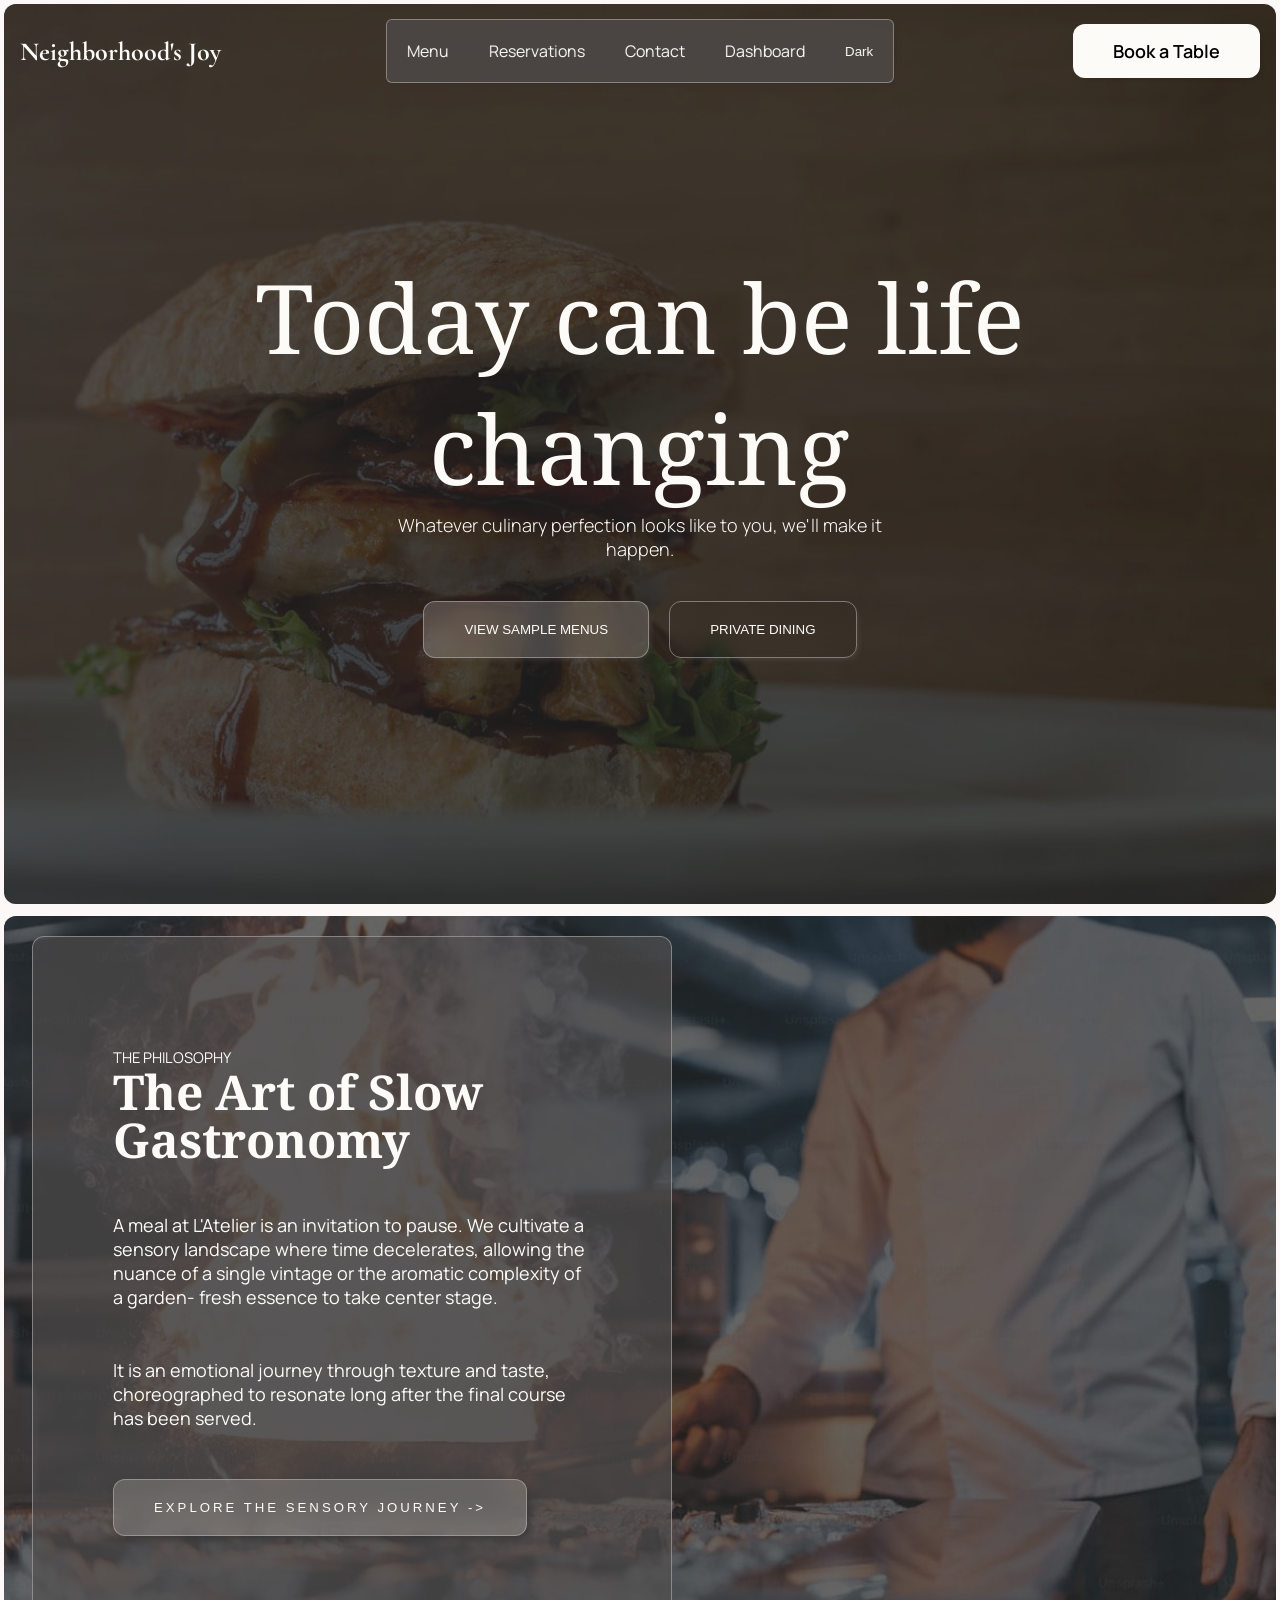
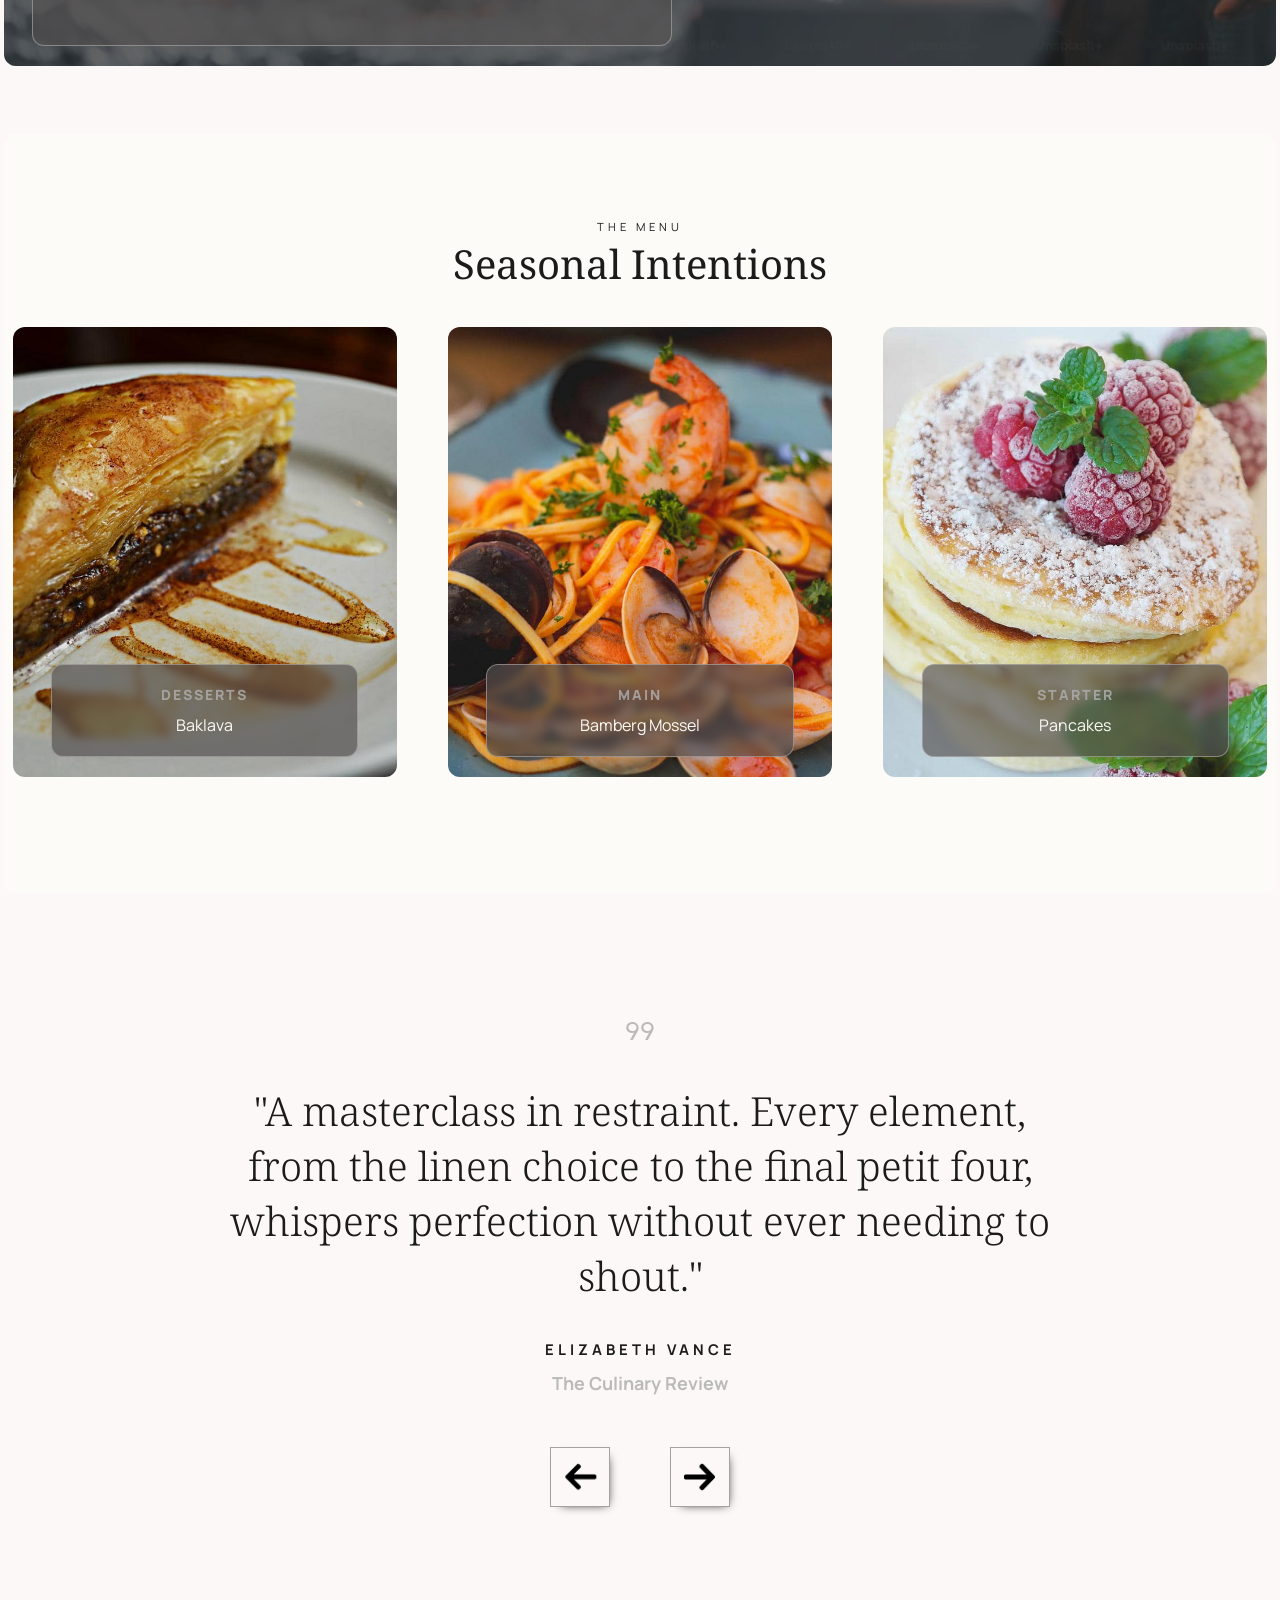
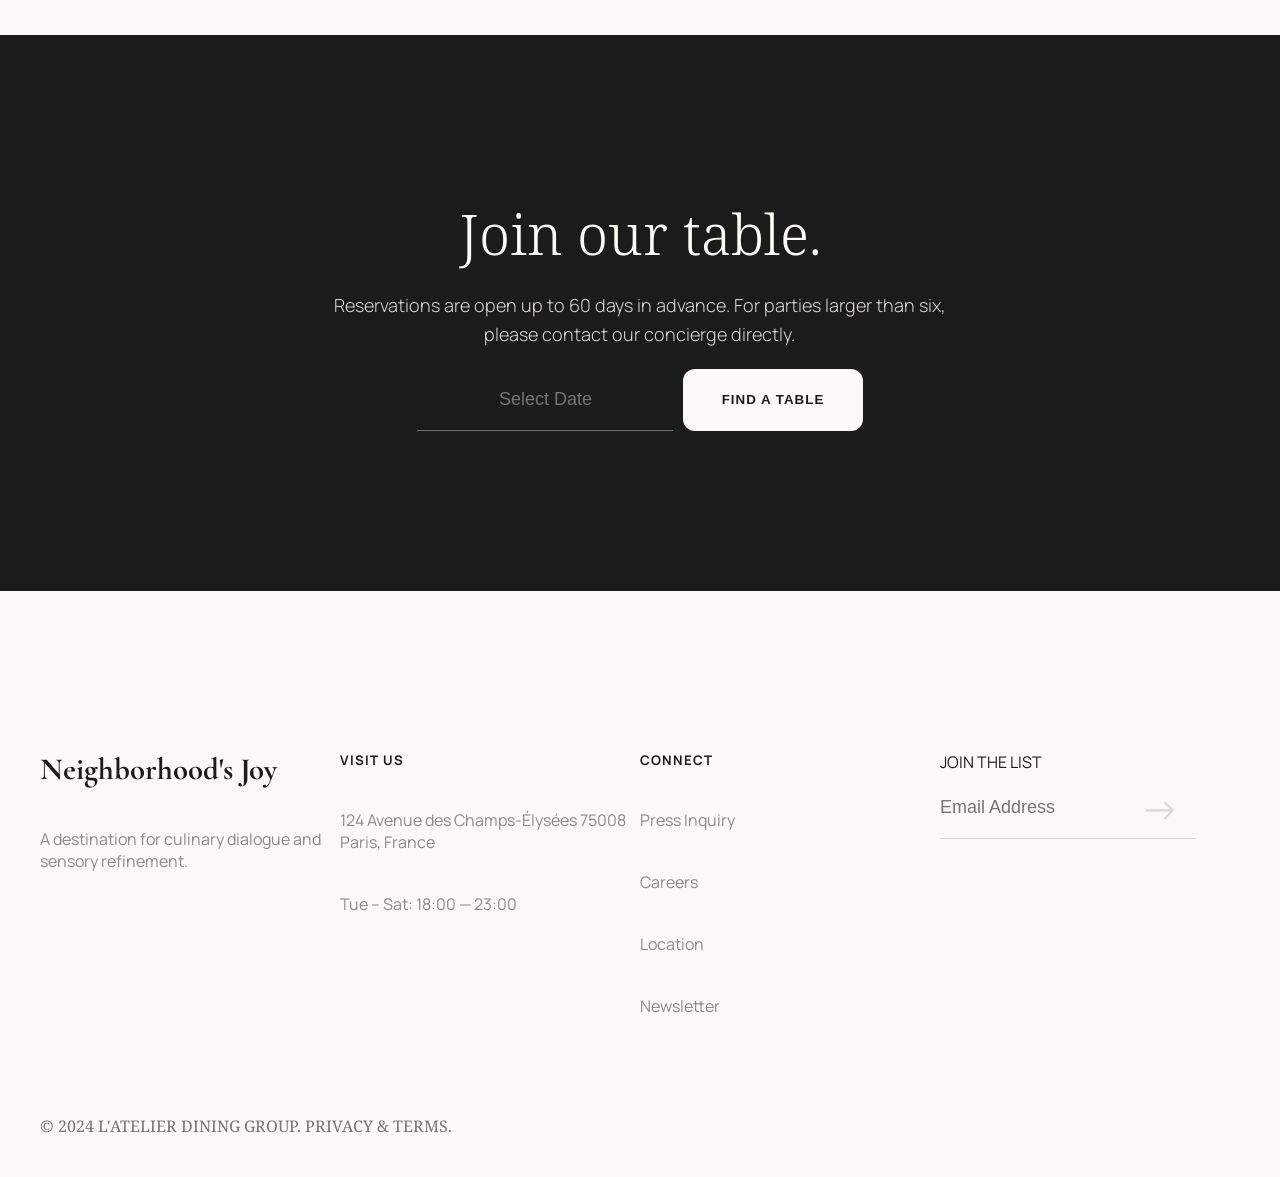
==== commit ee1a5b11: "polishing" ====
--- a/index.html
+++ b/index.html
@@ -9,7 +9,9 @@
       href="https://fonts.googleapis.com/css2?family=Arvo&family=Cormorant+Garamond:ital,wght@0,300..700;1,300..700&family=Manrope:wght@200..800&family=Noto+Serif:ital,wght@0,100..900;1,100..900&display=swap"
       rel="stylesheet"
     />
+    <link rel="stylesheet" href="/CSS/navBar.css">
     <link rel="stylesheet" href="/CSS/style.css" />
+    <script src="/JS/navBar.js" defer></script>
     <script src="/JS/main.js" defer></script>
     <title>Neighborhood's Joy</title>
   </head>
@@ -24,6 +26,7 @@
           <a href=""><li>Menu</li></a>
           <a href=""><li>Reservations</li></a>
           <a href=""><li>Contact</li></a>
+          <a href="/pages/dashboard.html"><li>Dashboard</li></a>
           <button class="darkBtn">Dark</button>
         </div>
       </div>
@@ -171,7 +174,9 @@
           </div>
         </form>
       </div>
-      <div class="footerTerms"><p>© 2024 L'ATELIER DINING GROUP. PRIVACY & TERMS.</p></div>
+      <div class="footerTerms">
+        <p>© 2024 L'ATELIER DINING GROUP. PRIVACY & TERMS.</p>
+      </div>
     </footer>
     <!-- <form action="">
       <input class="testNum" type="text" />
--- a/CSS/navBar.css
+++ b/CSS/navBar.css
@@ -0,0 +1,148 @@
+/*/////////////////////////// NavBar ///////////////////////////*/
+.navbar {
+  position: absolute;
+  top: 0;
+  left: 0;
+  right: 0;
+  display: flex;
+  justify-content: space-between;
+  align-items: center;
+  border: var(--border);
+  padding: var(--padding);
+  z-index: 99;
+}
+.navbar a {
+  text-decoration: none;
+  color: var(--text-inverse);
+}
+.navbar .logoDiv {
+  border: var(--border);
+}
+.logoDiv a {
+  font-size: calc(var(--body-font) + 0.5rem);
+  font-family: var(--logo-family);
+  font-weight: 900;
+}
+.navbar .links-Div {
+  position: fixed;
+  left: 50%;
+  transform: translate(-50%);
+  list-style: none;
+  background-color: var(--glass-bg);
+  border: var(--glass-border);
+  border-radius: calc(var(--radius) / 2);
+  backdrop-filter: blur(10px);
+  box-shadow: 4px 4px 10px -10px;
+}
+.links-Div .links {
+  display: flex;
+  position: relative;
+  z-index: 99;
+}
+.links button {
+  background: none;
+  border: none;
+  cursor: pointer;
+}
+.links a,
+.links button {
+  color: var(--text-inverse);
+  padding: calc(var(--padding)) calc(var(--padding));
+  transition: background-color 0.2s ease;
+}
+.links a:hover,
+.links button:hover {
+  background-color: var(--glass-btn-bg);
+}
+.smallMenuBtn {
+  position: fixed;
+  left: 45%;
+  z-index: -1;
+  display: none;
+  background-color: var(--glass-bg);
+  border: var(--glass-border);
+  border-radius: calc(var(--radius) / 2);
+  backdrop-filter: blur(10px);
+  box-shadow: 4px 4px 10px -10px;
+  width: clamp(40px, 5vw, 60px);
+  transition: background-color 0.2s ease;
+}
+.smallMenuBtn:hover {
+  background-color: var(--glass-bg);
+}
+.smallMenuBtn img {
+  width: 100%;
+  display: block;
+  filter: invert(1);
+}
+.secondaryBtn {
+  border: none;
+  background-color: var(--secondary);
+  font-size: var(--body-font);
+  padding: 15px calc(var(--padding) * 2);
+  border-radius: var(--radius);
+  box-shadow: var(--shadow);
+  font-family: var(--body-family);
+  font-weight: 600;
+  cursor: pointer;
+  transition:
+    box-shadow 0.2s ease,
+    transform 0.2s ease,
+    filter 0.2s ease;
+}
+.secondaryBtn:hover {
+  box-shadow: none;
+  transform: translate(1px, 1px);
+  filter: brightness(90%);
+}
+
+/* /////////////////// Dark Mode /////////////////// */
+.dark .smallMenuBtn img {
+  filter: invert(0);
+}
+
+@media (max-width: 900px) {
+  .smallMenuBtn.active {
+    transform: translateY(220%);
+    animation: moveBtnIn 0.3s ease;
+  }
+  .smallMenuBtn {
+    display: block;
+  }
+  .links-Div.active {
+    display: flex;
+    margin-top: calc(var(--margin) * 4);
+  }
+  .links-Div {
+    display: none;
+    width: 98%;
+    padding: var(--padding) 0;
+    animation: showNavbar 0.3s linear;
+  }
+  .links {
+    padding: 0 var(--padding);
+    overflow-x: auto;
+    /* flex-flow: wrap;
+    justify-content: center;
+    align-items: center; */
+  }
+  @keyframes moveBtnIn {
+    from {
+      transform: translateY(0%);
+    }
+    to {
+      transform: translateY(220%);
+    }
+  }
+  @keyframes showNavbar {
+    from {
+      width: 0%;
+    }
+    to {
+      width: 80%;
+    }
+  }
+  .logoDiv a {
+    font-size: calc(var(--body-font));
+  }
+}
--- a/CSS/style.css
+++ b/CSS/style.css
@@ -41,9 +41,7 @@
   --primary: #1a1a1a;
   --muted: #ddd9d8;
   --secondary: #f5f5f5;
-  /* --secondary: #363636; */
   --muted: #231f1f;
-  /* /////// */
   /* this for bg */
   --bg: #121212;
   --card-bg: #1a1a1a;
@@ -67,111 +65,14 @@
   height: 100%;
   display: block;
 }
-button {
+button,
+input[type=submit] {
   cursor: pointer;
-}
-/*/////////////////////////// NavBar ///////////////////////////*/
-.navbar {
-  position: absolute;
-  top: 0;
-  left: 0;
-  right: 0;
-  display: flex;
-  justify-content: space-between;
-  align-items: center;
-  border: var(--border);
-  padding: var(--padding);
-  z-index: 99;
-}
-.navbar a {
-  text-decoration: none;
-  color: var(--text-inverse);
-}
-.navbar .logoDiv {
-  border: var(--border);
-}
-.logoDiv a {
-  font-size: calc(var(--body-font) + 0.5rem);
-  font-family: var(--logo-family);
-  font-weight: 900;
-}
-.navbar .links-Div {
-  position: fixed;
-  left: 50%;
-  transform: translate(-50%);
-  list-style: none;
-  background-color: var(--glass-bg);
-  border: var(--glass-border);
-  border-radius: calc(var(--radius) / 2);
-  backdrop-filter: blur(10px);
-  box-shadow: 4px 4px 10px -10px;
-  overflow: hidden;
-}
-.links-Div .links {
-  display: flex;
-  position: relative;
-  z-index: 99;
-}
-.links button {
-  background: none;
-  border: none;
-}
-.links a,
-.links button {
-  color: var(--text-inverse);
-  padding: calc(var(--padding)) calc(var(--padding));
-  transition: background-color 0.2s ease;
-}
-.links a:hover,
-.links button:hover {
-  background-color: var(--glass-btn-bg);
-}
-.smallMenuBtn {
-  position: fixed;
-  left: 45%;
-  z-index: -1;
-  display: none;
-  background-color: var(--glass-bg);
-  border: var(--glass-border);
-  border-radius: calc(var(--radius) / 2);
-  backdrop-filter: blur(10px);
-  box-shadow: 4px 4px 10px -10px;
-  width: clamp(40px, 5vw, 60px);
-  transition: background-color 0.2s ease;
-}
-.smallMenuBtn:hover {
-  background-color: var(--glass-bg);
-}
-.smallMenuBtn img {
-  width: 100%;
-  display: block;
-  filter: invert(1);
-}
-.secondaryBtn {
-  border: none;
-  background-color: var(--secondary);
-  font-size: var(--body-font);
-  padding: 15px calc(var(--padding) * 2);
-  border-radius: var(--radius);
-  box-shadow: var(--shadow);
-  font-family: var(--body-family);
-  font-weight: 600;
-  cursor: pointer;
-  transition:
-    box-shadow 0.2s ease,
-    transform 0.2s ease,
-    filter 0.2s ease;
-}
-.secondaryBtn:hover {
-  box-shadow: none;
-  transform: translate(1px, 1px);
-  filter: brightness(90%);
 }
 /*/////////////////////////// HeroSection ///////////////////////////*/
 section {
   position: relative;
 }
-/* ////////////////// */
 .glassBtn {
   color: var(--text-inverse);
   background-color: var(--glass-btn-bg);
@@ -200,6 +101,7 @@
   padding: var(--padding);
   overflow: hidden;
   height: clamp(100vh, 80vw, 650px);
+  background: #63636346;
 }
 .heroSection img {
   position: absolute;
@@ -222,7 +124,7 @@
   margin: auto;
   font-size: var(--body-font);
   font-family: var(--body-family);
-  font-weight: 200;
+  font-weight: 300;
   width: 60%;
 }
 .heroSection .heroBtns {
@@ -242,6 +144,7 @@
   overflow: hidden;
   height: clamp(700px, 80vw, 750px);
   color: var(--text-inverse);
+  background: #63636346;
 }
 .storySection img {
   position: absolute;
@@ -553,64 +456,23 @@
   outline: none;
   border-bottom: 1px solid rgba(79, 78, 78, 0.551);
 }
-.footerTerms{
+.footerTerms {
   font-family: var(--heading-family);
-  opacity: .6;
+  opacity: 0.6;
   position: absolute;
   bottom: 40px;
 }
-/* /////////////////// Dark Mode /////////////////// */
-
-.dark .logoDiv a {
-  color: var(--text-main);
-}
-.dark .smallMenuBtn img {
-  filter: invert(0);
-}
-.dark .heroSection * {
-  color: var(--text-main);
-}
-.dark .storySection * {
-  color: var(--text-main);
+
+/*/////////////////////////// DarkMode ///////////////////////////*/
+.dark .heroSection,
+.dark .storySection {
+  background: rgba(255, 255, 255, 0.3);
 }
 .dark .slidesBtns button img {
   filter: invert(1);
 }
+
 @media (max-width: 900px) {
-  .smallMenuBtn.active {
-    transform: translateY(220%);
-    animation: moveBtnIn 0.3s ease;
-  }
-  .smallMenuBtn {
-    display: block;
-  }
-  .links-Div.active {
-    display: flex;
-  }
-  .links-Div {
-    display: none;
-    padding: var(--padding) 0;
-    animation: showNavbar 0.3s linear;
-  }
-  @keyframes moveBtnIn {
-    from {
-      transform: translateY(0%);
-    }
-    to {
-      transform: translateY(220%);
-    }
-  }
-  @keyframes showNavbar {
-    from {
-      width: 0%;
-    }
-    to {
-      width: 80%;
-    }
-  }
-  .logoDiv a {
-    font-size: calc(var(--body-font));
-  }
   /* ///// */
   .heroSection .heroBtns {
     flex-flow: column;
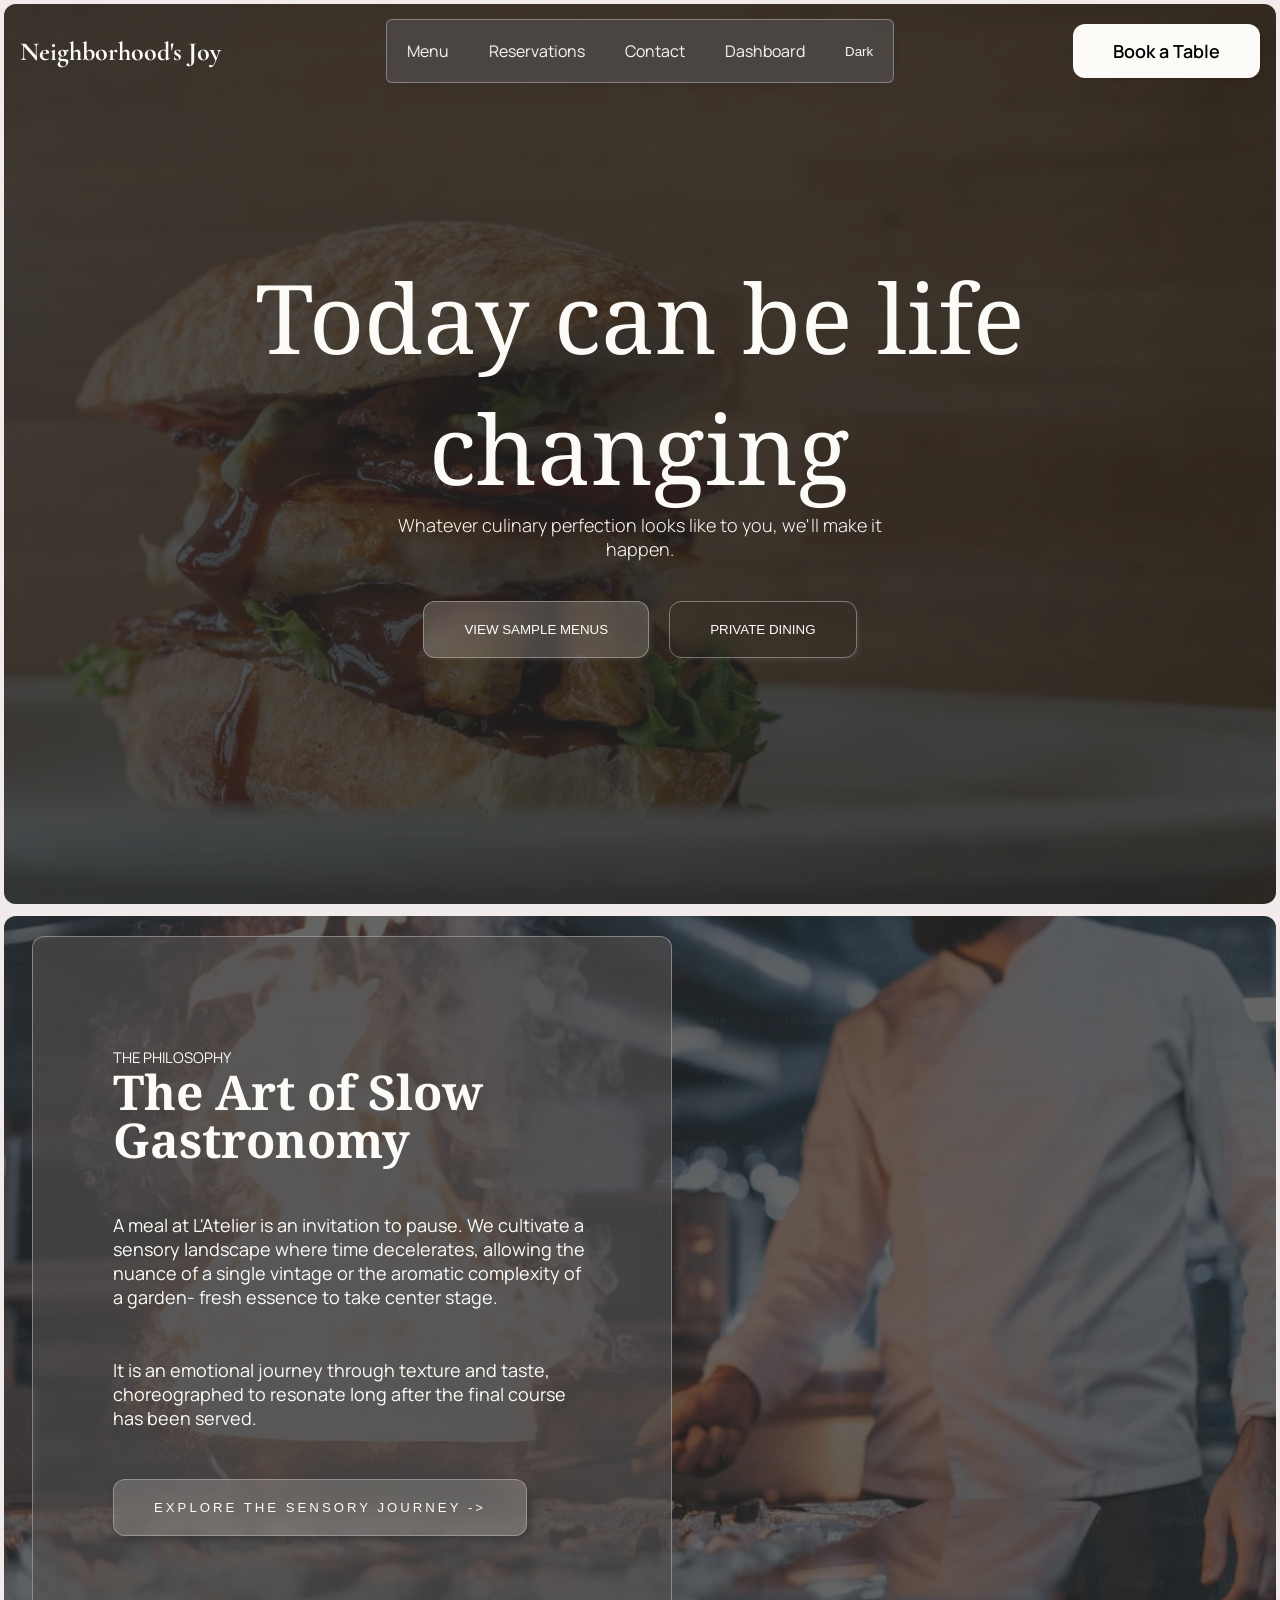
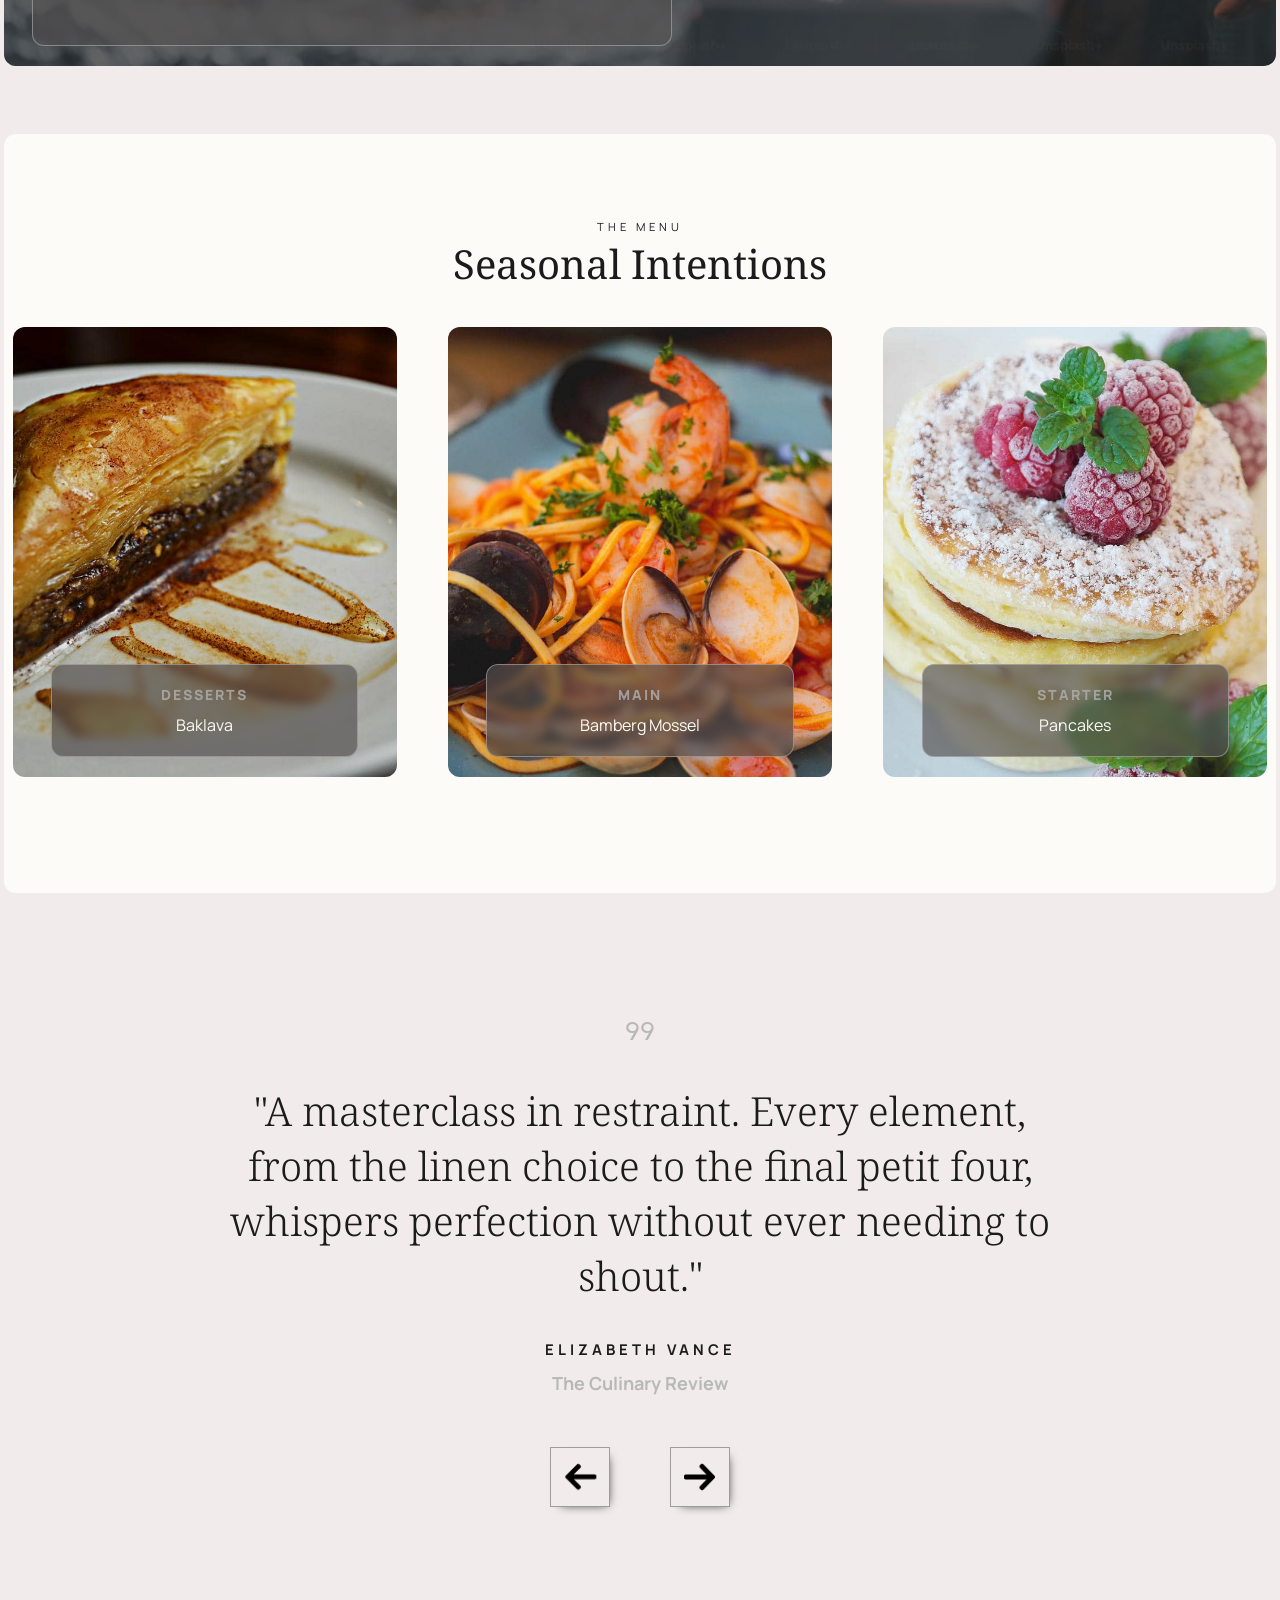
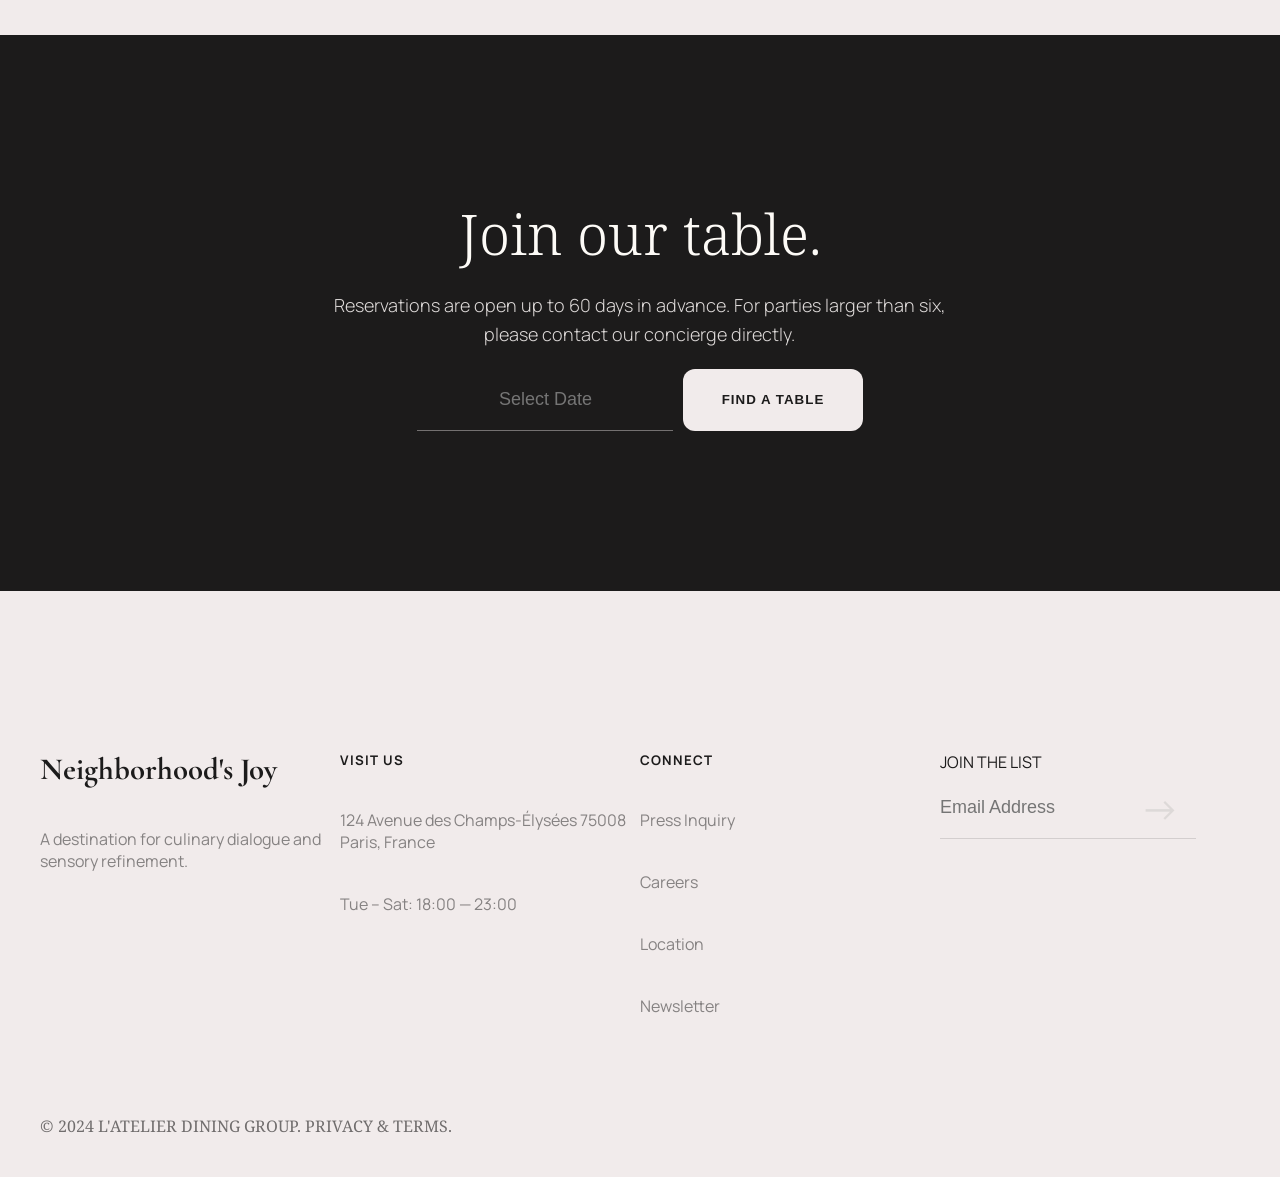
==== commit 4a1cf066: "big update" ====
--- a/index.html
+++ b/index.html
@@ -9,8 +9,8 @@
       href="https://fonts.googleapis.com/css2?family=Arvo&family=Cormorant+Garamond:ital,wght@0,300..700;1,300..700&family=Manrope:wght@200..800&family=Noto+Serif:ital,wght@0,100..900;1,100..900&display=swap"
       rel="stylesheet"
     />
-    <link rel="stylesheet" href="/CSS/navBar.css">
     <link rel="stylesheet" href="/CSS/style.css" />
+    <script src="/JS/slide.js" defer></script>
     <script src="/JS/navBar.js" defer></script>
     <script src="/JS/main.js" defer></script>
     <title>Neighborhood's Joy</title>
@@ -23,7 +23,7 @@
 
       <div class="links-Div">
         <div class="links">
-          <a href=""><li>Menu</li></a>
+          <a href="/pages/menu.html"><li>Menu</li></a>
           <a href=""><li>Reservations</li></a>
           <a href=""><li>Contact</li></a>
           <a href="/pages/dashboard.html"><li>Dashboard</li></a>
--- a/CSS/style.css
+++ b/CSS/style.css
@@ -3,7 +3,7 @@
   --secondary: #fdfbf7;
   --muted: #ddd9d8;
   /* ///bg//// */
-  --bg: #fdf8f8;
+  --bg: #f1ebeb;
   --card-bg: #fdfbf7;
   /* ////textColor/// */
   --text-main: #1c1b1b;
@@ -32,14 +32,9 @@
   --glass-btn-bg: #fdfbf72f;
   --glass-btn-border: 1px solid rgba(104, 104, 104, 0.6);
 }
-* {
-  margin: 0;
-  box-sizing: border-box;
-}
 .dark {
   /* this for btns and events */
   --primary: #1a1a1a;
-  --muted: #ddd9d8;
   --secondary: #f5f5f5;
   --muted: #231f1f;
   /* this for bg */
@@ -54,21 +49,202 @@
   --glass-bg: #c5c3c361;
   --glass-border: 1px solid rgba(176, 176, 176, 0.7);
 }
+* {
+  margin: 0;
+  box-sizing: border-box;
+}
 body {
   position: relative;
   background: var(--bg);
   color: var(--text-main);
   font-family: var(--body-family);
 }
+body::-webkit-scrollbar {
+  width: 8px;
+}
+body::-webkit-scrollbar-track {
+  background-color: var(--text-muted);
+}
+body::-webkit-scrollbar-thumb {
+  background: var(--text-main);
+  border-radius: var(--radius);
+}
 img {
   width: 100%;
   height: 100%;
   display: block;
 }
 button,
-input[type=submit] {
+input[type="submit"] {
   cursor: pointer;
 }
+
+/*/////////////////////////// NavBar ///////////////////////////*/
+.navbar {
+  position: absolute;
+  top: 0;
+  left: 0;
+  right: 0;
+  display: flex;
+  justify-content: space-between;
+  align-items: center;
+  border: var(--border);
+  padding: var(--padding);
+  z-index: 99;
+}
+.navbar a {
+  text-decoration: none;
+  color: var(--text-inverse);
+}
+.navbar .logoDiv {
+  border: var(--border);
+}
+.logoDiv a {
+  font-size: calc(var(--body-font) + 0.5rem);
+  font-family: var(--logo-family);
+  font-weight: 900;
+}
+.navbar .links-Div {
+  position: fixed;
+  left: 50%;
+  z-index: -1;
+  transform: translate(-50%);
+  list-style: none;
+  background-color: var(--glass-bg);
+  border: var(--glass-border);
+  border-radius: calc(var(--radius) / 2);
+  backdrop-filter: blur(10px);
+  box-shadow: 4px 4px 10px -10px;
+  overflow: hidden;
+}
+.links-Div .links {
+  display: flex;
+  margin: 0 auto;
+  position: relative;
+  z-index: 99;
+}
+.links button {
+  background: none;
+  border: none;
+  cursor: pointer;
+}
+.links a,
+.links button {
+  color: var(--text-inverse);
+  padding: calc(var(--padding)) calc(var(--padding));
+  transition: background-color 0.2s ease;
+}
+.links a:hover,
+.links button:hover {
+  background-color: var(--glass-btn-bg);
+}
+.smallMenuBtn {
+  position: fixed;
+  left: 45%;
+  z-index: -1;
+  display: none;
+  background-color: var(--glass-bg);
+  border: var(--glass-border);
+  border-radius: calc(var(--radius) / 2);
+  backdrop-filter: blur(10px);
+  box-shadow: 4px 4px 10px -10px;
+  width: clamp(40px, 5vw, 60px);
+  transition: background-color 0.2s ease;
+}
+.smallMenuBtn:hover {
+  background-color: var(--glass-bg);
+}
+.smallMenuBtn img {
+  width: 100%;
+  display: block;
+  filter: invert(1);
+}
+.secondaryBtn {
+  border: none;
+  background-color: var(--secondary);
+  font-size: var(--body-font);
+  padding: 15px calc(var(--padding) * 2);
+  border-radius: var(--radius);
+  box-shadow: var(--shadow);
+  font-family: var(--body-family);
+  font-weight: 600;
+  cursor: pointer;
+  transition:
+    box-shadow 0.2s ease,
+    transform 0.2s ease,
+    filter 0.2s ease;
+}
+.secondaryBtn:hover {
+  box-shadow: none;
+  transform: translate(1px, 1px);
+  filter: brightness(90%);
+}
+
+/* /////////////////// Dark Mode /////////////////// */
+.dark .smallMenuBtn img {
+  filter: invert(0);
+}
+
+@media (max-width: 900px) {
+  .smallMenuBtn.active {
+    transform: translateY(260%);
+    animation: moveBtnIn 0.3s ease;
+  }
+  .smallMenuBtn {
+    display: block;
+  }
+  .links-Div.active {
+    display: flex;
+    margin-top: calc(var(--margin) * 4);
+  }
+  .links-Div {
+    display: none;
+    width: 98%;
+    padding: var(--padding) 0;
+    animation: showNavbar 0.3s linear;
+  }
+  .links {
+    padding: 0 var(--padding);
+    overflow-x: auto;
+    /* flex-flow: wrap;
+    justify-content: center;
+    align-items: center; */
+  }
+  @keyframes moveBtnIn {
+    from {
+      transform: translateY(0%);
+    }
+    to {
+      transform: translateY(260%);
+    }
+  }
+  @keyframes showNavbar {
+    from {
+      width: 0%;
+    }
+    to {
+      width: 80%;
+    }
+  }
+  .logoDiv a {
+    font-size: calc(var(--body-font));
+  }
+}
+@media (max-width: 560px) {
+  .smallMenuBtn.active {
+    transform: translateY(220%);
+    animation: moveBtnIn 0.3s ease;
+  }
+  @keyframes moveBtnIn {
+    from {
+      transform: translateY(0%);
+    }
+    to {
+      transform: translateY(220%);
+    }
+  }
+}
+
 /*/////////////////////////// HeroSection ///////////////////////////*/
 section {
   position: relative;
